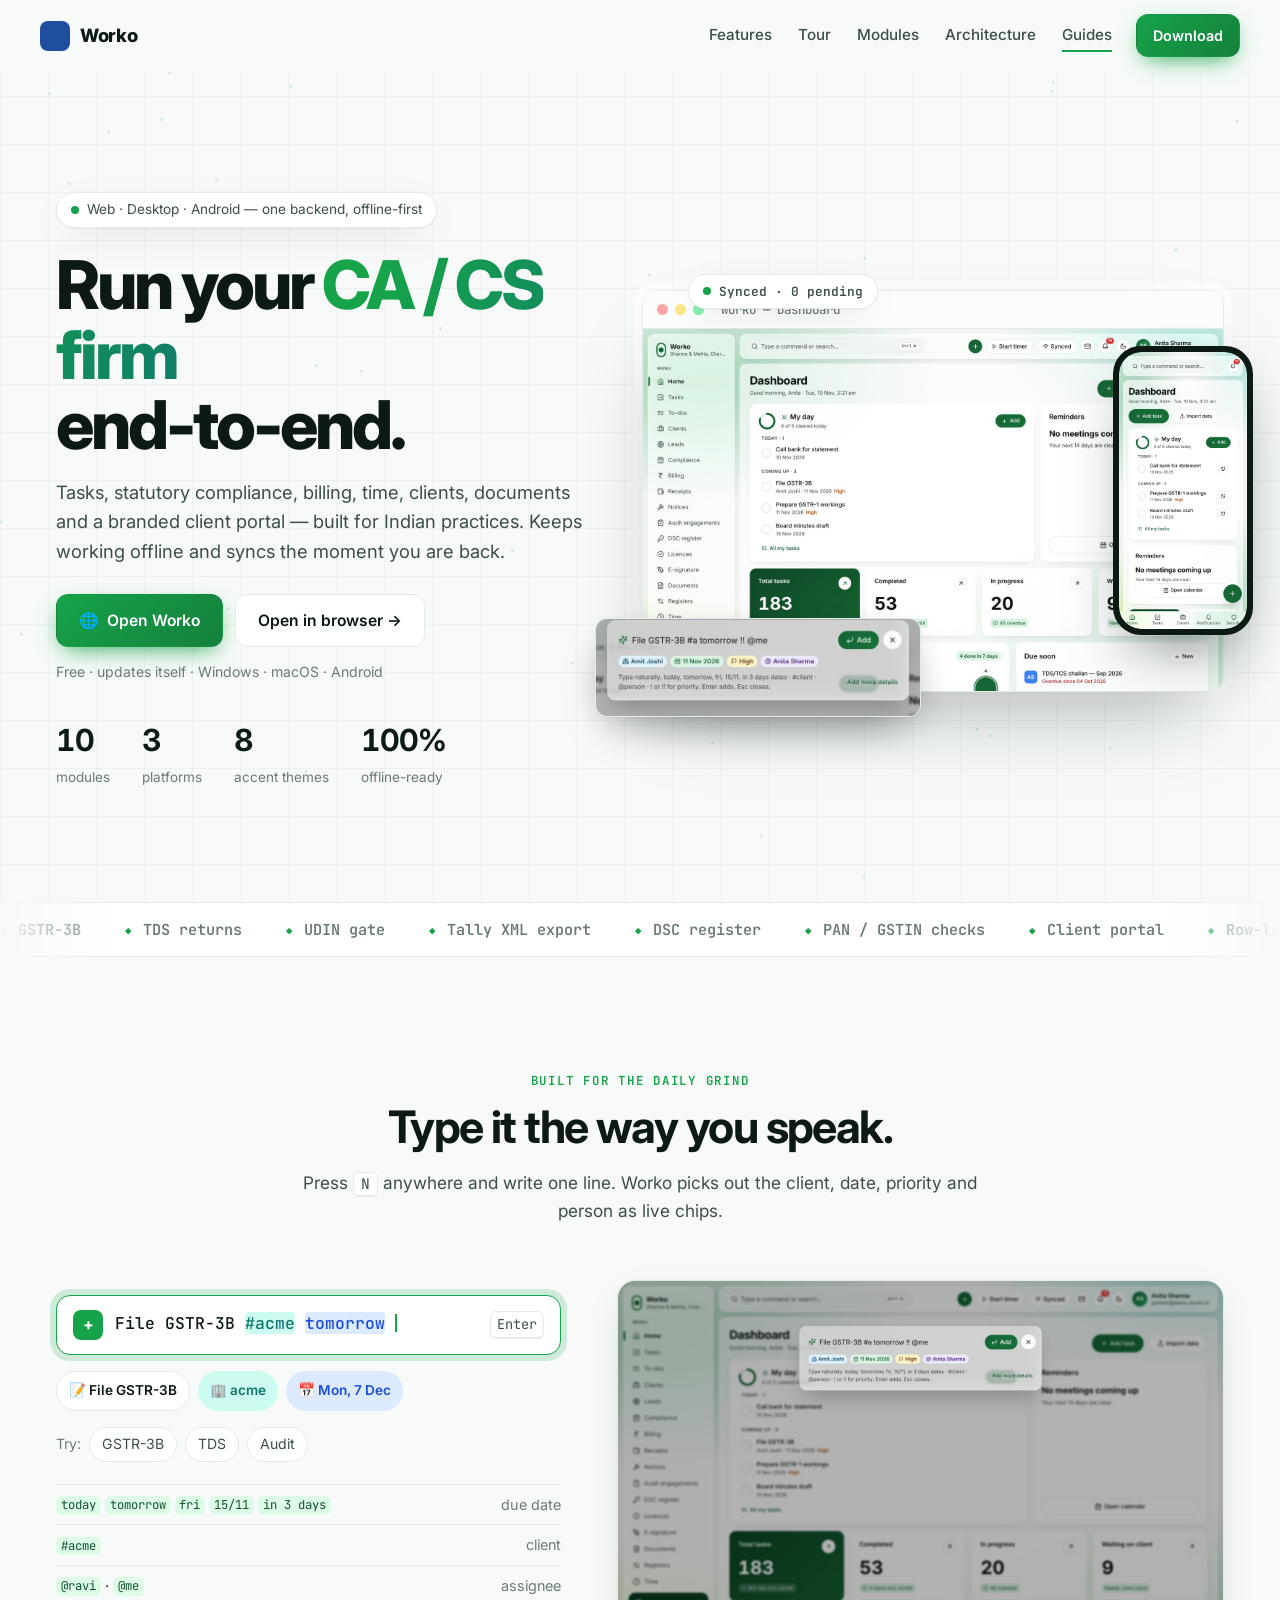
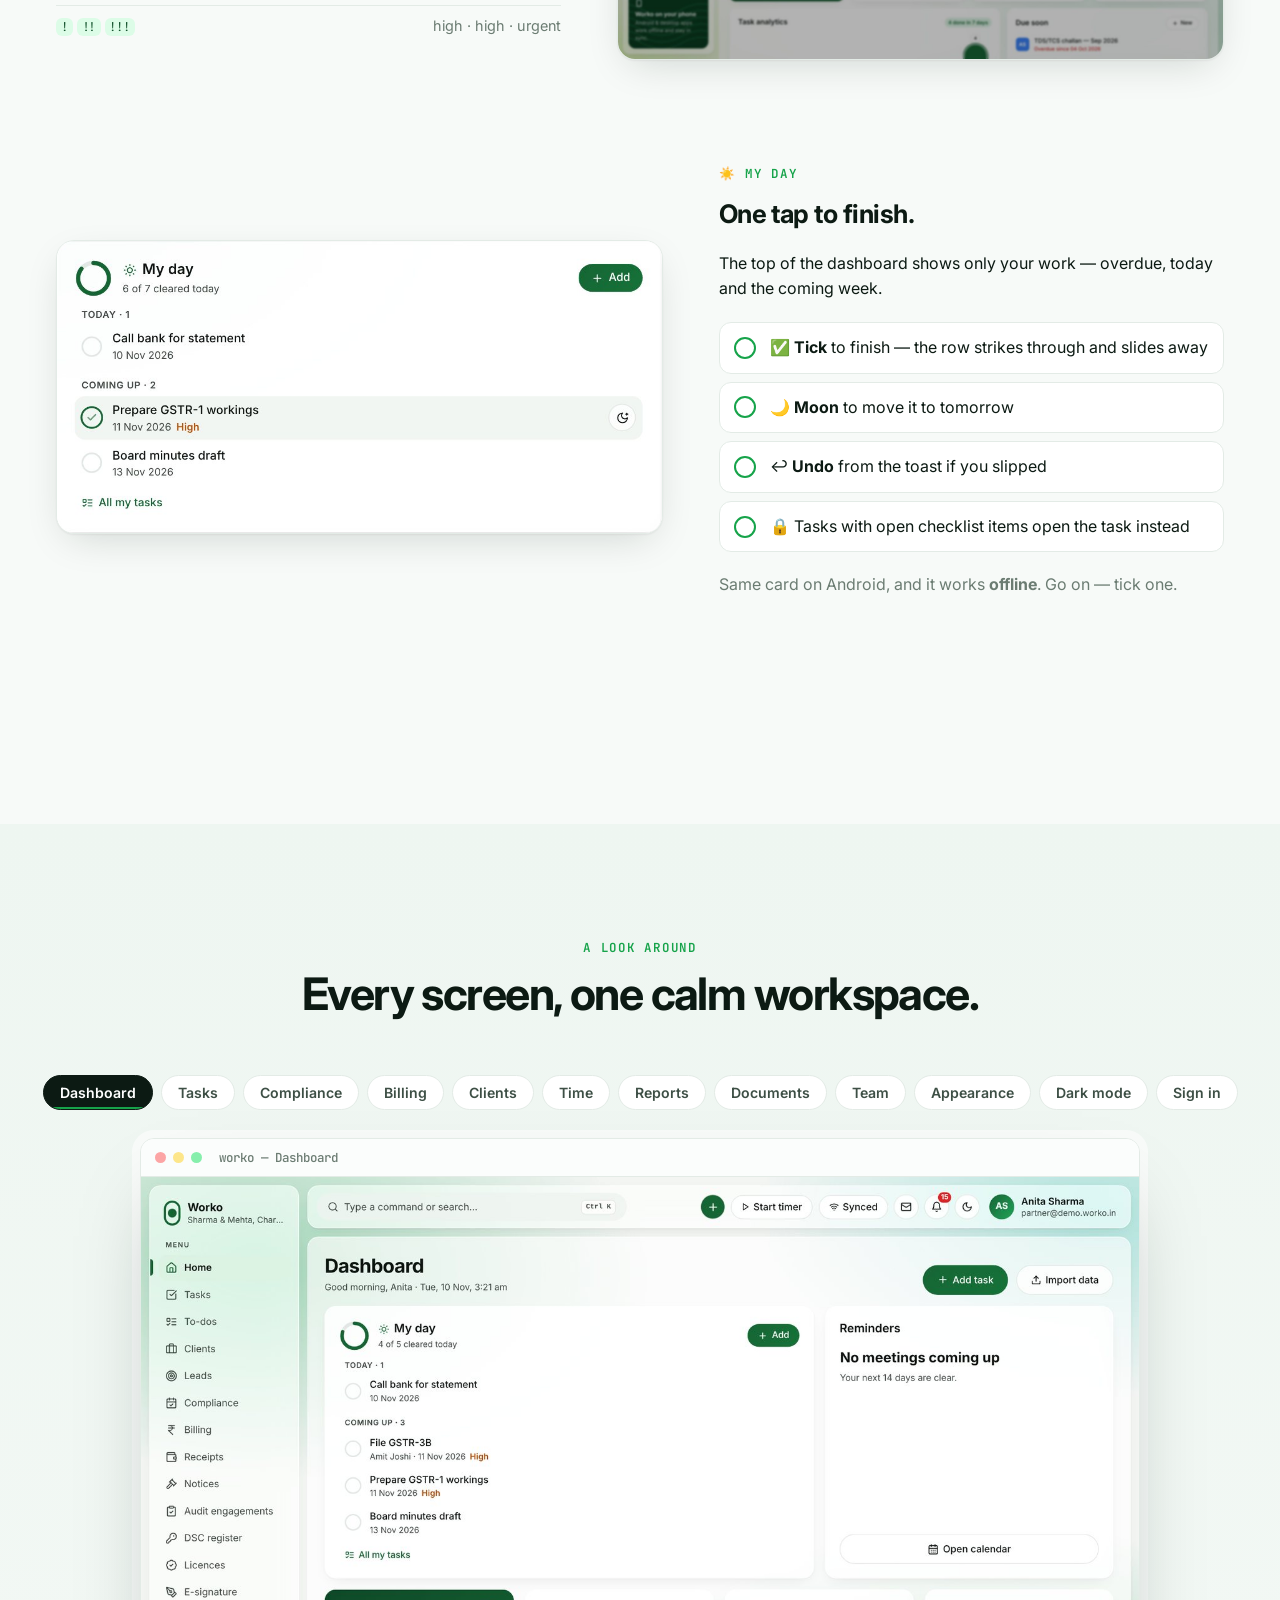
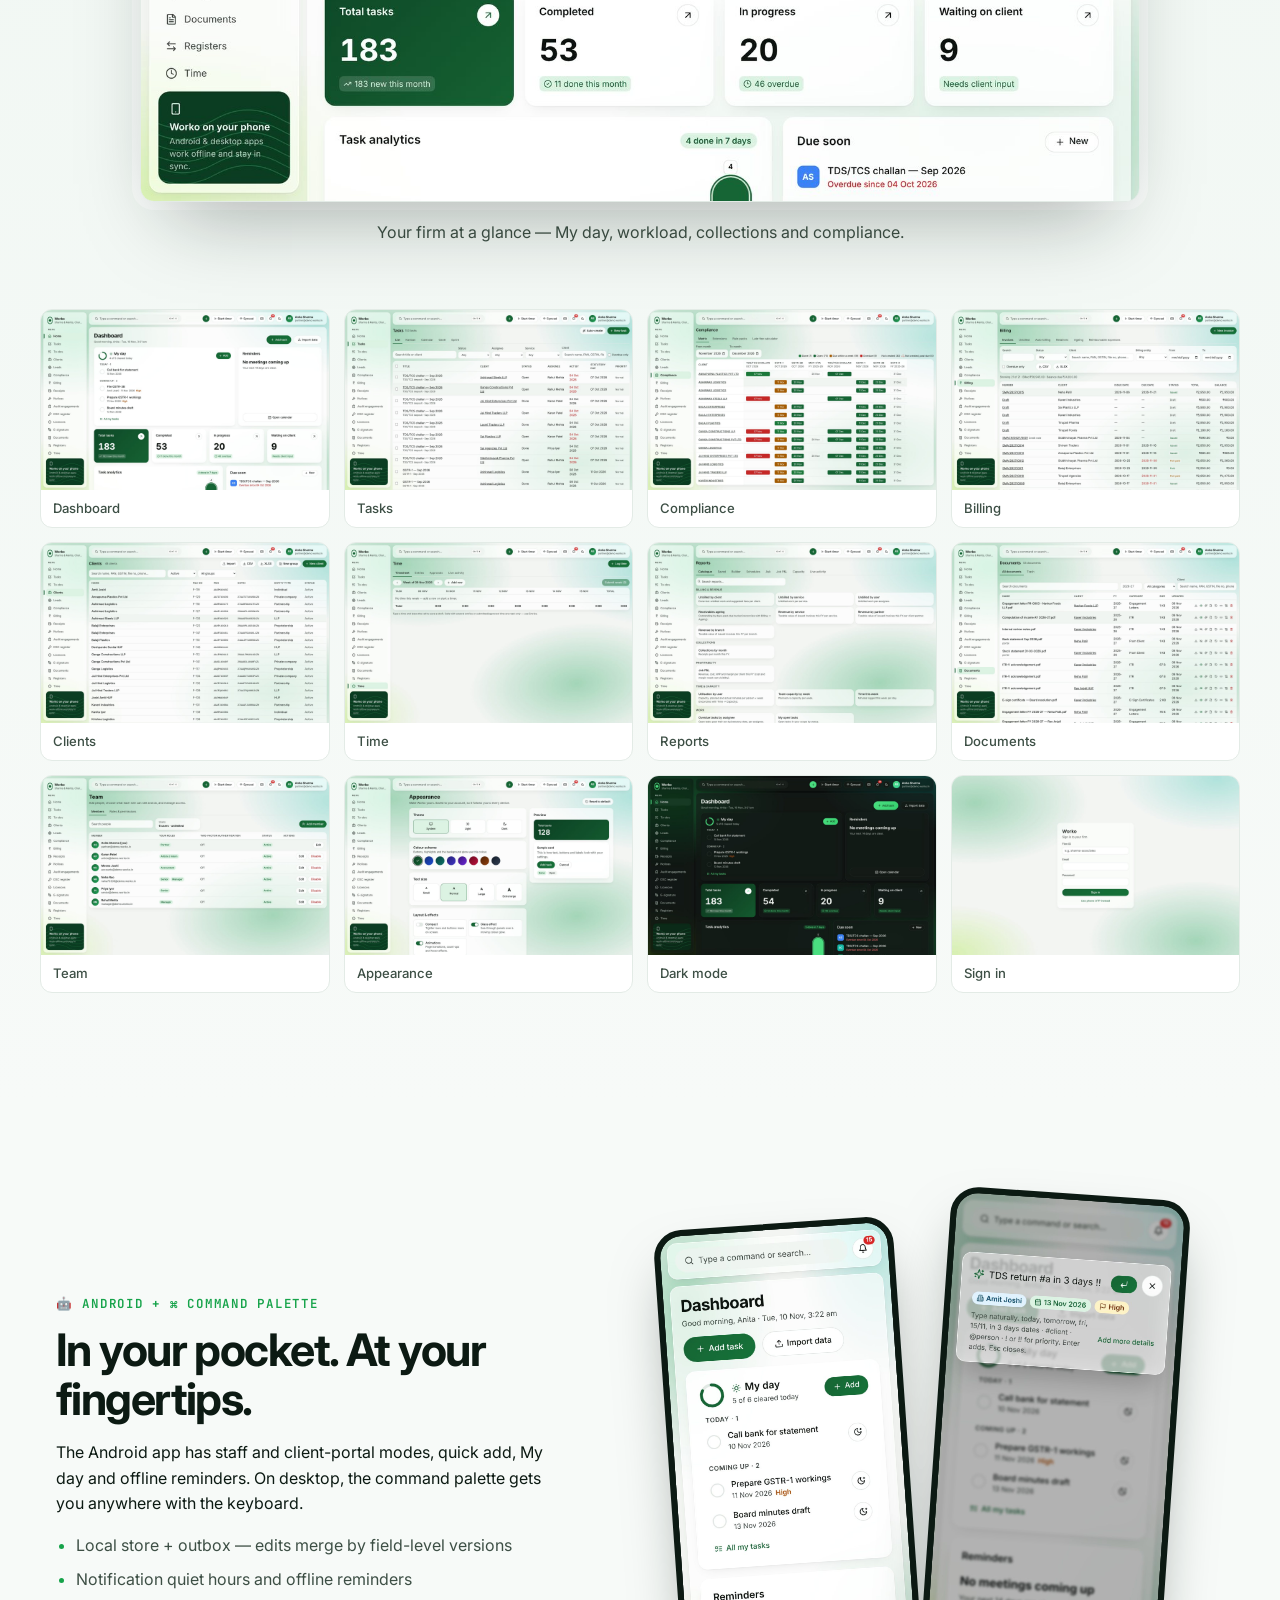
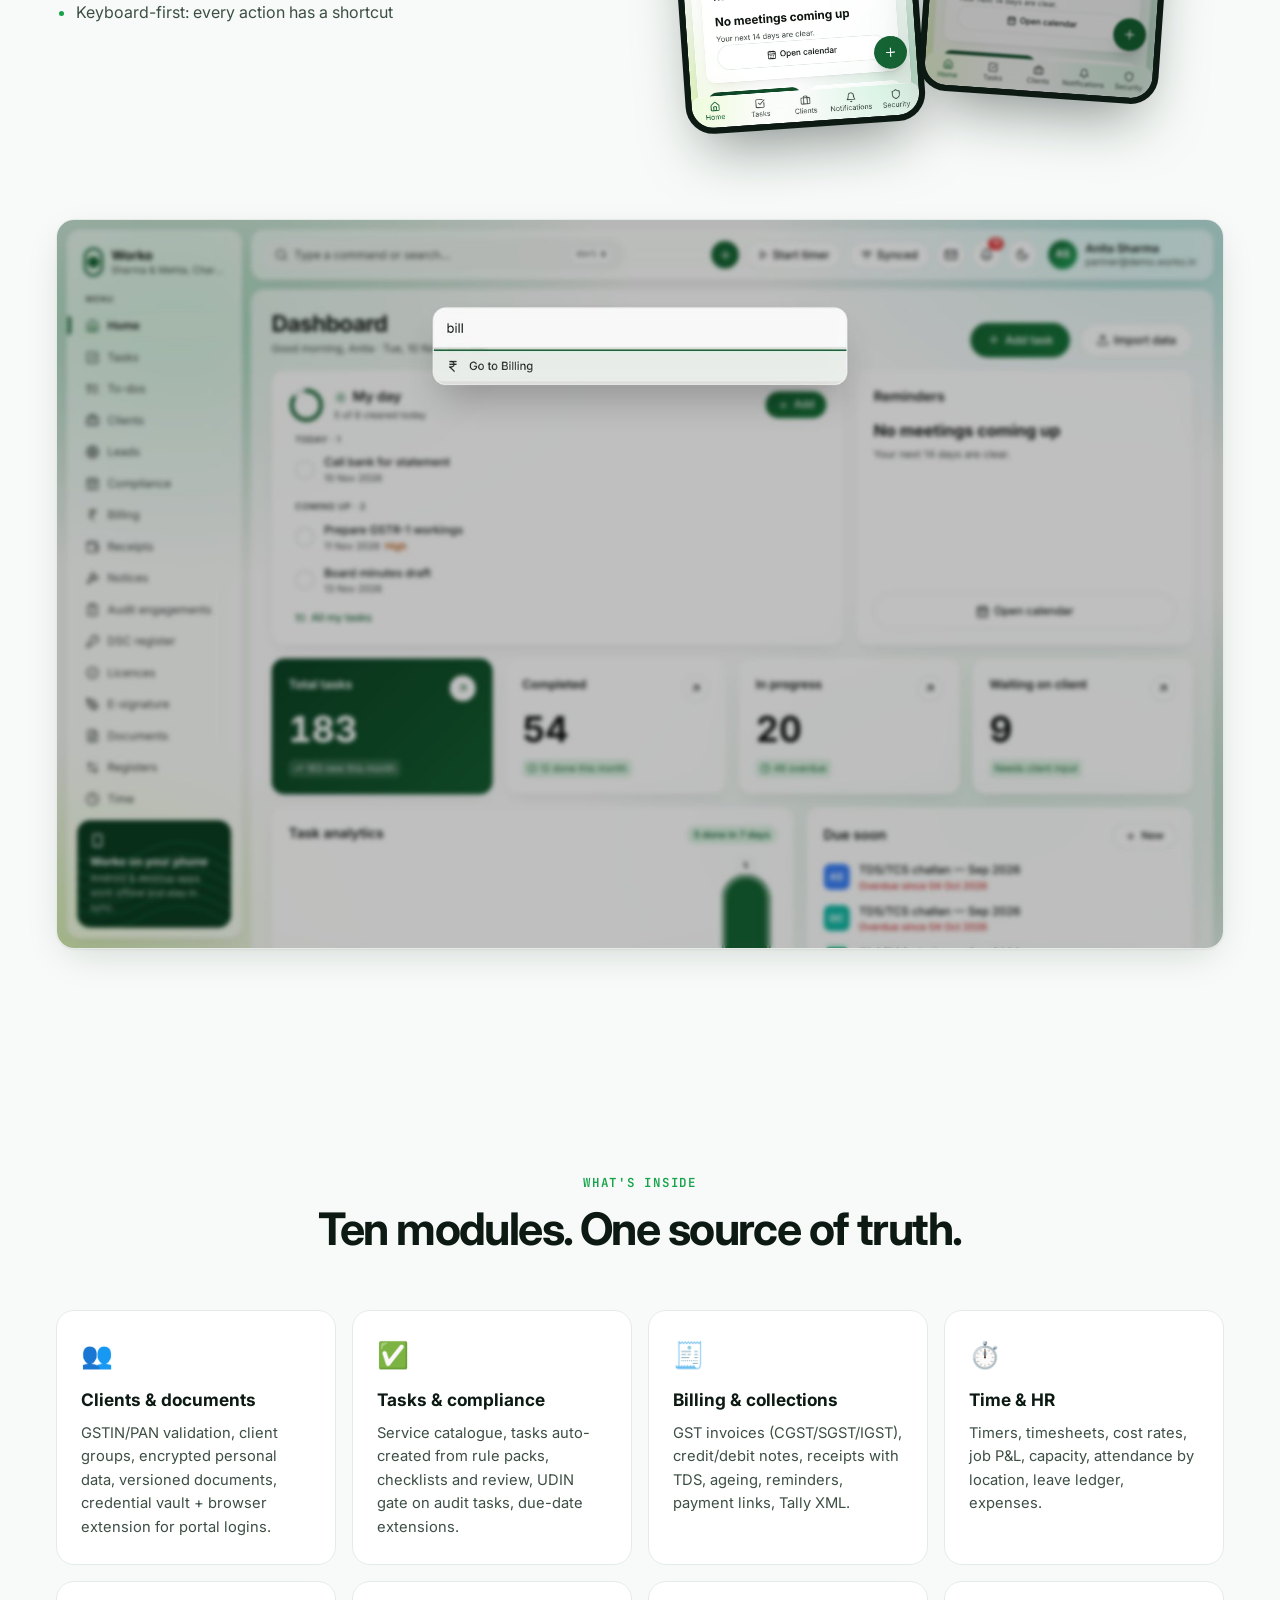
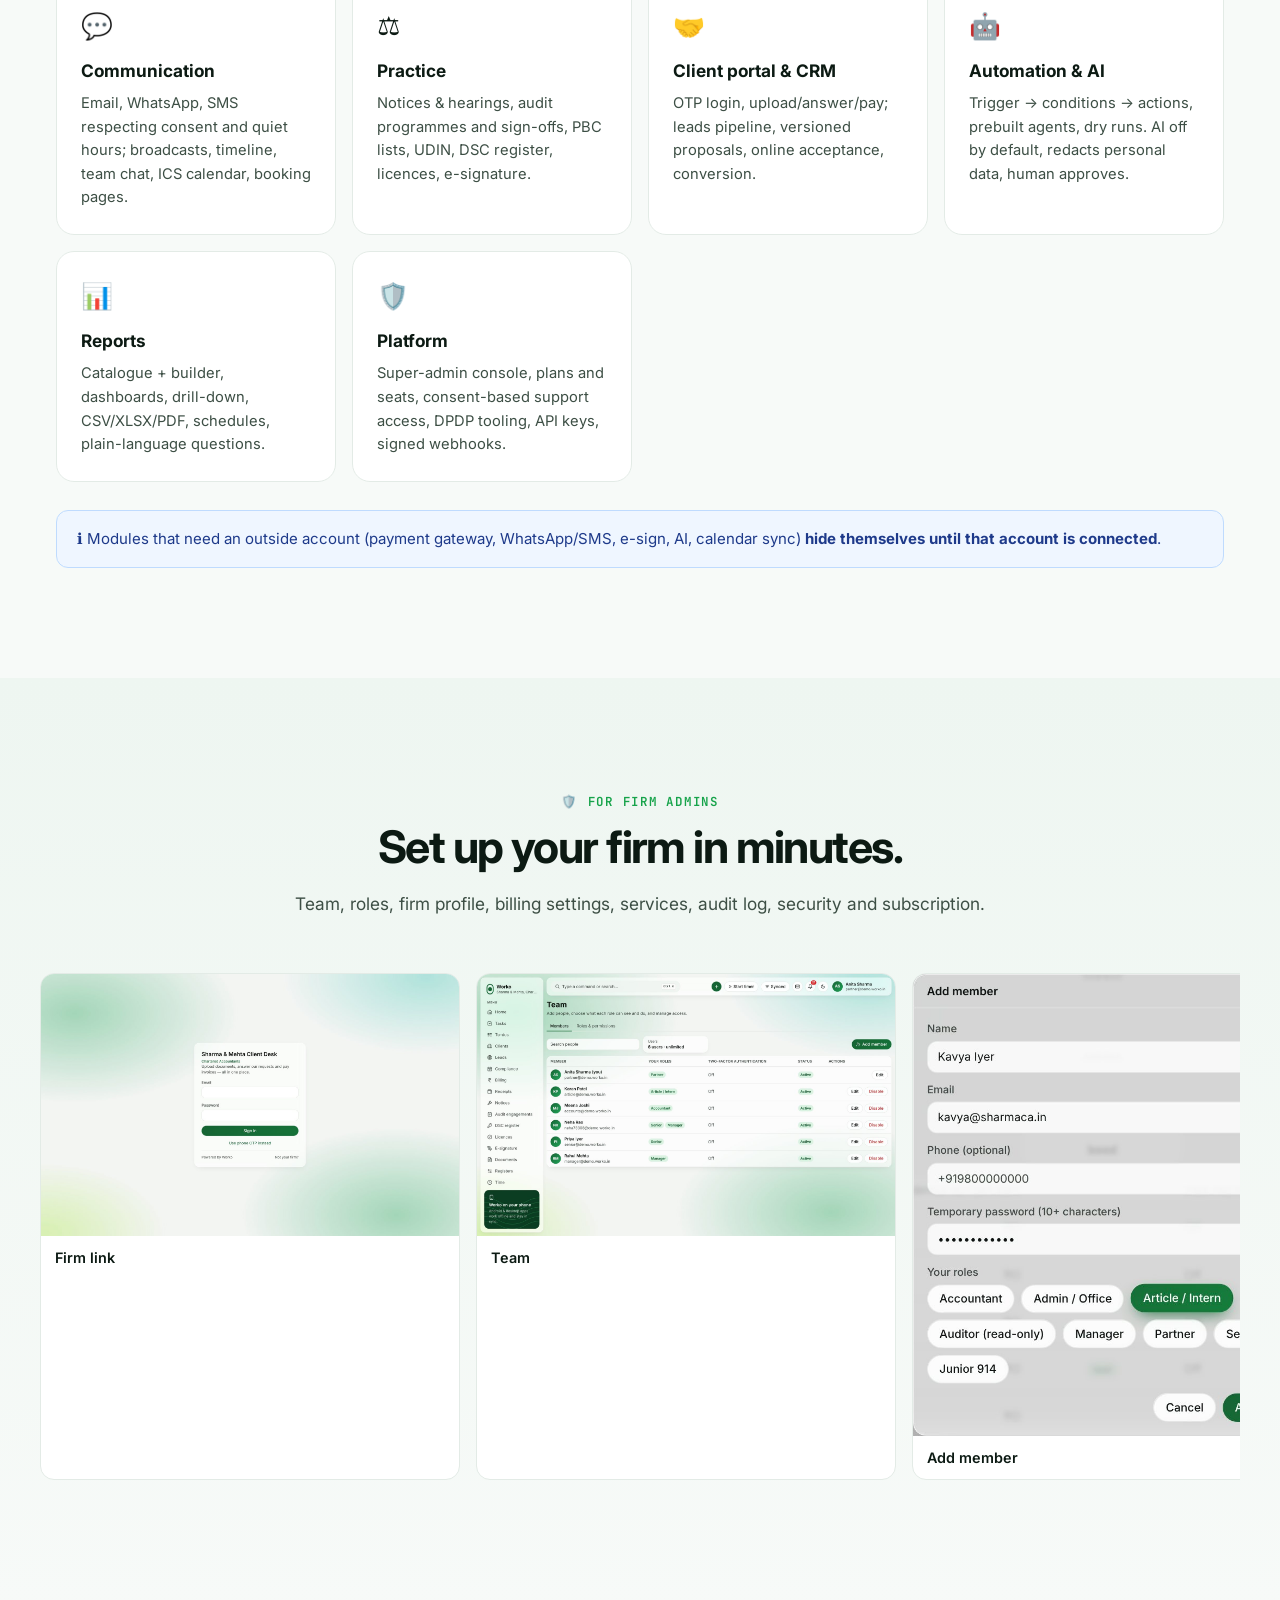
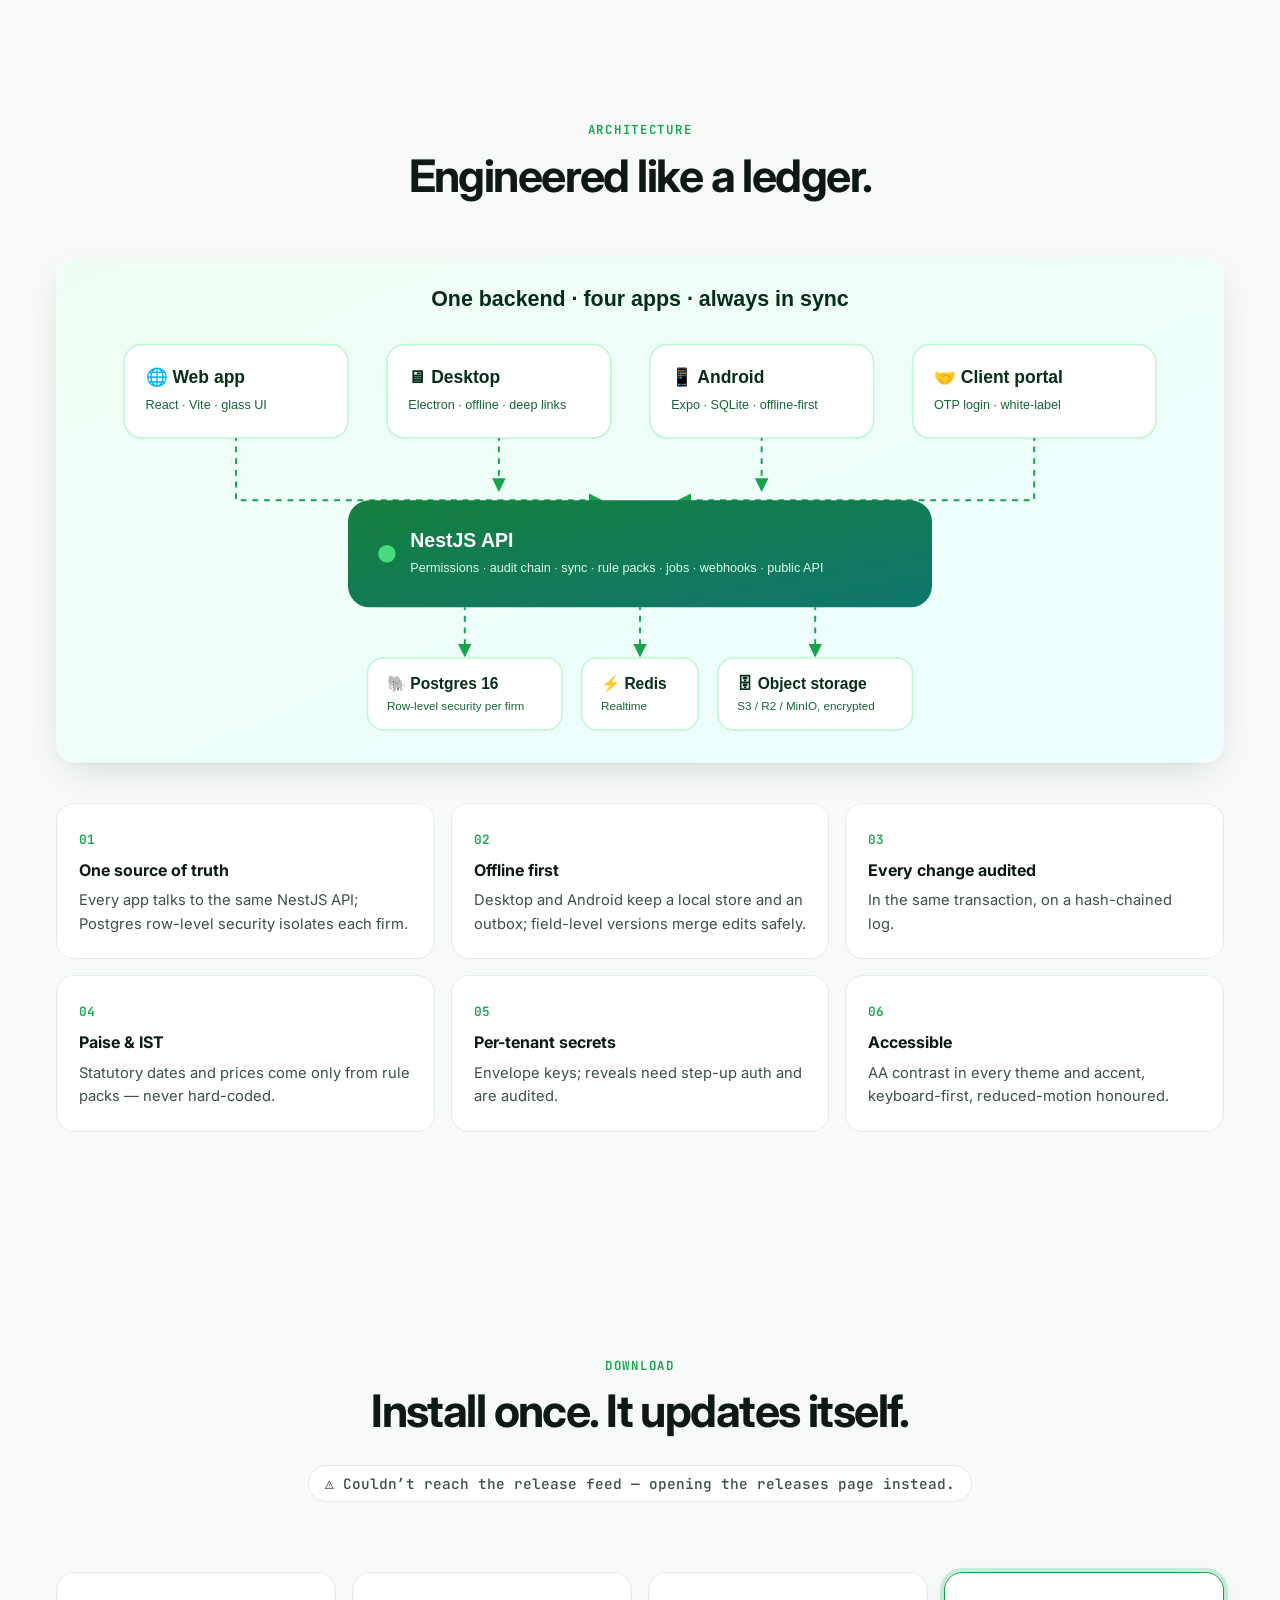
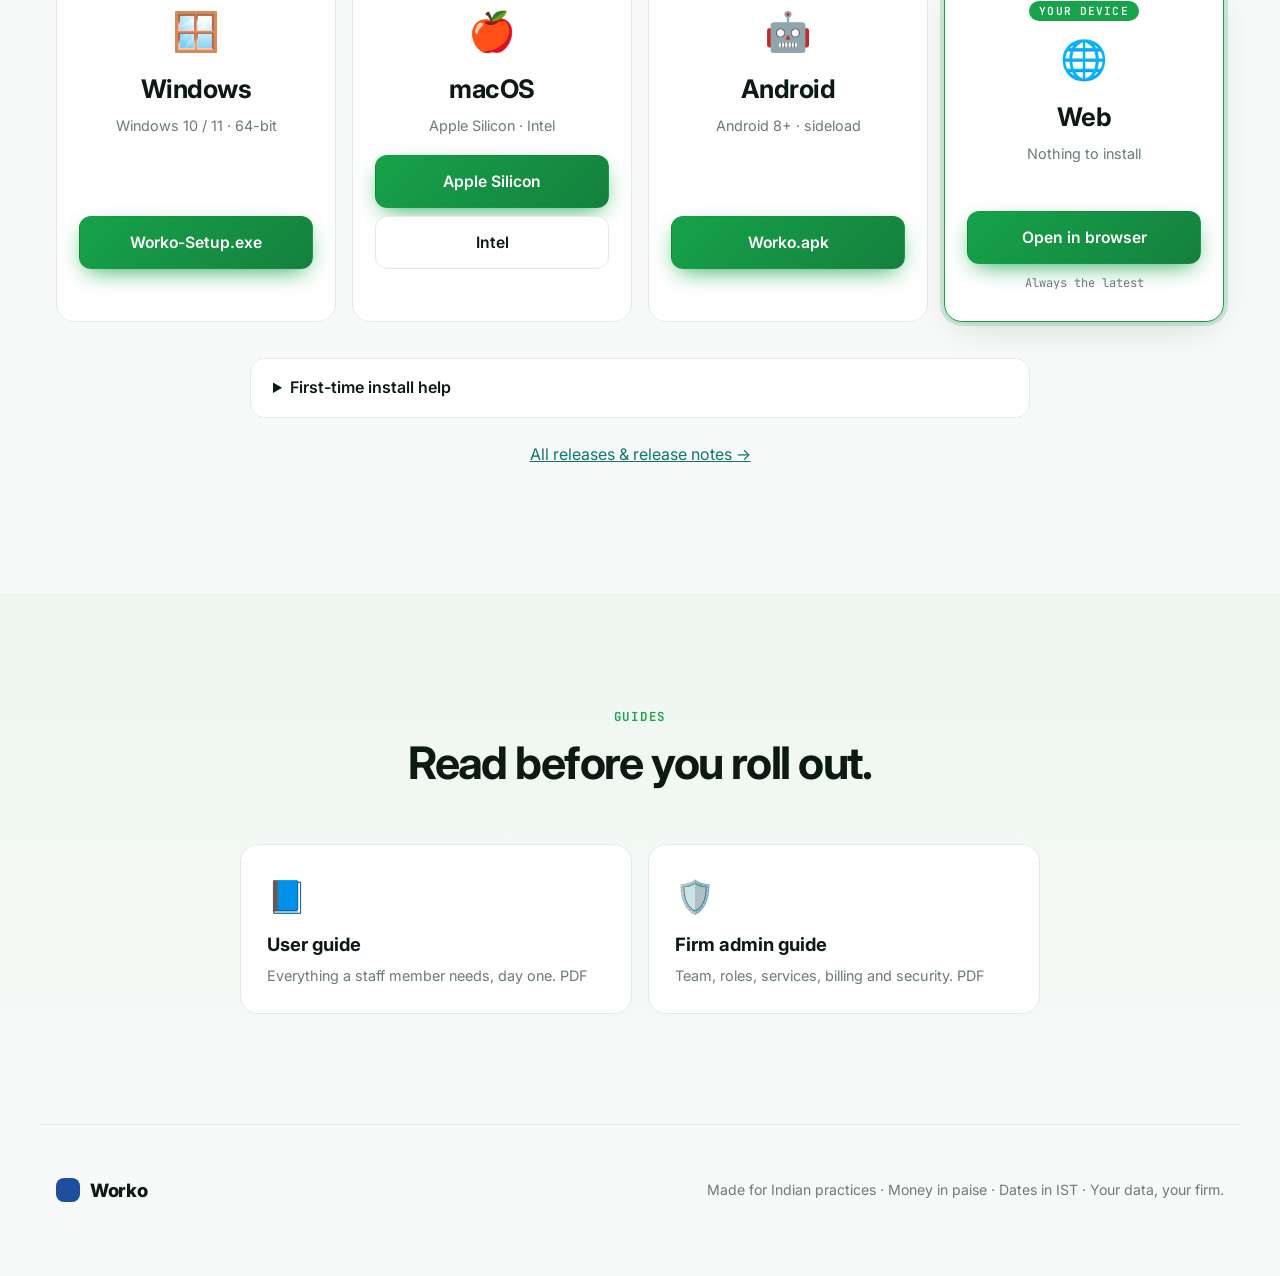
==== index.html @ e6450700 "Add Worko website with live release downloads and release mirror workflow Co-Authored-By: Claude Opu" ====
<!doctype html>
<html lang="en">
<head>
<meta charset="utf-8">
<meta name="viewport" content="width=device-width, initial-scale=1">
<title>Worko — Practice management for CA / CS firms</title>
<meta name="description" content="Worko runs a CA / CS firm end-to-end — tasks, compliance, billing, time, clients, documents and a client portal — on web, desktop and Android. Offline-first.">
<link rel="icon" href="assets/img/icon.png">
<meta property="og:title" content="Worko — Practice management for CA / CS firms">
<meta property="og:image" content="assets/img/screens/02-dashboard.jpg">
<link rel="preconnect" href="https://fonts.googleapis.com">
<link rel="preconnect" href="https://fonts.gstatic.com" crossorigin>
<link href="https://fonts.googleapis.com/css2?family=Inter:wght@400;500;600;700;800&family=JetBrains+Mono:wght@400;600&display=swap" rel="stylesheet">
<link rel="stylesheet" href="assets/css/style.css">
</head>
<body>
<div class="scroll-progress" aria-hidden="true"></div>
<canvas id="grid-bg" aria-hidden="true"></canvas>

<header class="nav">
  <a class="brand" href="#top"><img src="assets/img/icon.png" alt="" width="30" height="30"><span>Worko</span></a>
  <nav class="nav-links" id="navLinks">
    <a href="#features">Features</a>
    <a href="#tour">Tour</a>
    <a href="#modules">Modules</a>
    <a href="#architecture">Architecture</a>
    <a href="#docs">Guides</a>
  </nav>
  <a class="btn btn-primary btn-sm" href="#download">Download</a>
  <button class="nav-toggle" aria-label="Menu" aria-expanded="false" aria-controls="navLinks"><span></span><span></span></button>
</header>

<main id="top">
<!-- HERO -->
<section class="hero">
  <div class="hero-copy">
    <span class="pill reveal"><span class="dot"></span> Web · Desktop · Android — one backend, offline-first</span>
    <h1 class="reveal">Run your <span class="grad">CA / CS firm</span><br>end-to-end.</h1>
    <p class="lead reveal">Tasks, statutory compliance, billing, time, clients, documents and a branded client portal — built for Indian practices. Keeps working offline and syncs the moment you are back.</p>
    <div class="hero-cta reveal">
      <a class="btn btn-primary" id="heroDownload" href="#download"><span class="os-icon"></span><span class="label">Download Worko</span></a>
      <a class="btn btn-ghost" href="https://worko-office.vercel.app" target="_blank" rel="noopener">Open in browser →</a>
    </div>
    <p class="hero-meta reveal" id="heroMeta">Free · updates itself · Windows · macOS · Android</p>
    <ul class="stats reveal">
      <li><b data-count="10">0</b><span>modules</span></li>
      <li><b data-count="3">0</b><span>platforms</span></li>
      <li><b data-count="8">0</b><span>accent themes</span></li>
      <li><b data-count="100" data-suffix="%">0</b><span>offline-ready</span></li>
    </ul>
  </div>
  <div class="hero-visual" data-tilt>
    <div class="window">
      <div class="window-bar"><i></i><i></i><i></i><span>worko — Dashboard</span></div>
      <img src="assets/img/screens/02-dashboard.jpg" alt="Worko dashboard" width="1600" height="1000">
      <div class="scanline" aria-hidden="true"></div>
    </div>
    <img class="float-card fc-1" src="assets/img/screens/03b-quick-add-dialog.jpg" alt="Quick add" width="688" height="205">
    <div class="phone fc-2"><img src="assets/img/screens/16-phone-home.jpg" alt="Android home" width="780" height="1688"></div>
    <div class="chip-float fc-3"><span class="c-dot"></span>Synced · 0 pending</div>
  </div>
</section>

<!-- MARQUEE -->
<div class="marquee" aria-hidden="true"><div class="track">
  <span>GSTR-3B</span><span>TDS returns</span><span>UDIN gate</span><span>Tally XML export</span><span>DSC register</span><span>PAN / GSTIN checks</span><span>Client portal</span><span>Row-level security</span><span>Hash-chained audit</span><span>DPDP tooling</span><span>Money in paise</span><span>Dates in IST</span>
  <span>GSTR-3B</span><span>TDS returns</span><span>UDIN gate</span><span>Tally XML export</span><span>DSC register</span><span>PAN / GSTIN checks</span><span>Client portal</span><span>Row-level security</span><span>Hash-chained audit</span><span>DPDP tooling</span><span>Money in paise</span><span>Dates in IST</span>
</div></div>

<!-- QUICK ADD DEMO -->
<section id="features" class="section">
  <div class="section-head reveal">
    <span class="eyebrow">Built for the daily grind</span>
    <h2>Type it the way you speak.</h2>
    <p>Press <kbd>N</kbd> anywhere and write one line. Worko picks out the client, date, priority and person as live chips.</p>
  </div>
  <div class="split">
    <div class="qa-demo reveal">
      <div class="qa-box">
        <span class="qa-plus">+</span>
        <div class="qa-input" id="qaInput" contenteditable="true" spellcheck="false" aria-label="Try quick add"></div>
        <kbd>Enter</kbd>
      </div>
      <div class="qa-chips" id="qaChips"></div>
      <div class="qa-try">
        <span>Try:</span>
        <button data-qa="File GSTR-3B #acme tomorrow !! @ravi">GSTR-3B</button>
        <button data-qa="TDS return #globex fri !!! @me">TDS</button>
        <button data-qa="Audit sign-off #initech in 3 days ! @priya">Audit</button>
      </div>
      <table class="legend">
        <tr><td><code>today</code> <code>tomorrow</code> <code>fri</code> <code>15/11</code> <code>in 3 days</code></td><td>due date</td></tr>
        <tr><td><code>#acme</code></td><td>client</td></tr>
        <tr><td><code>@ravi</code> · <code>@me</code></td><td>assignee</td></tr>
        <tr><td><code>!</code> <code>!!</code> <code>!!!</code></td><td>high · high · urgent</td></tr>
      </table>
    </div>
    <figure class="shot reveal" data-tilt><img src="assets/img/screens/03-quick-add.jpg" alt="Quick add with live chips" loading="lazy" width="1600" height="1000"></figure>
  </div>

  <div class="split reverse">
    <div class="reveal">
      <span class="eyebrow">☀️ My day</span>
      <h3>One tap to finish.</h3>
      <p>The top of the dashboard shows only your work — overdue, today and the coming week.</p>
      <ul class="ticks" id="myDay">
        <li><button class="tick" aria-label="Done"></button><span>✅ <b>Tick</b> to finish — the row strikes through and slides away</span></li>
        <li><button class="tick" aria-label="Done"></button><span>🌙 <b>Moon</b> to move it to tomorrow</span></li>
        <li><button class="tick" aria-label="Done"></button><span>↩️ <b>Undo</b> from the toast if you slipped</span></li>
        <li><button class="tick" aria-label="Done"></button><span>🔒 Tasks with open checklist items open the task instead</span></li>
      </ul>
      <p class="muted">Same card on Android, and it works <b>offline</b>. Go on — tick one.</p>
    </div>
    <figure class="shot reveal" data-tilt><img src="assets/img/screens/04-my-day.jpg" alt="My day card" loading="lazy" width="1061" height="513"></figure>
  </div>
</section>

<!-- TOUR -->
<section id="tour" class="section tint">
  <div class="section-head reveal">
    <span class="eyebrow">A look around</span>
    <h2>Every screen, one calm workspace.</h2>
  </div>
  <div class="tabs reveal" role="tablist" id="tourTabs"></div>
  <div class="tour-stage reveal">
    <div class="window big">
      <div class="window-bar"><i></i><i></i><i></i><span id="tourTitle">worko</span></div>
      <div class="tour-img-wrap"><img id="tourImg" src="assets/img/screens/02-dashboard.jpg" alt="" width="1600" height="1000"></div>
    </div>
    <p class="tour-caption" id="tourCaption"></p>
  </div>

  <div class="gallery" id="gallery"></div>
</section>

<!-- MOBILE -->
<section class="section mobile-sec">
  <div class="split">
    <div class="reveal">
      <span class="eyebrow">🤖 Android + ⌘ Command palette</span>
      <h2>In your pocket. At your fingertips.</h2>
      <p>The Android app has staff and client-portal modes, quick add, My day and offline reminders. On desktop, the command palette gets you anywhere with the keyboard.</p>
      <ul class="feat-list">
        <li>Local store + outbox — edits merge by field-level versions</li>
        <li>Notification quiet hours and offline reminders</li>
        <li>Keyboard-first: every action has a shortcut</li>
      </ul>
    </div>
    <div class="phones reveal">
      <div class="phone p1"><img src="assets/img/screens/16-phone-home.jpg" alt="Phone home" loading="lazy" width="780" height="1688"></div>
      <div class="phone p2"><img src="assets/img/screens/17-phone-quick-add.jpg" alt="Phone quick add" loading="lazy" width="780" height="1688"></div>
    </div>
  </div>
  <figure class="shot wide reveal" data-tilt><img src="assets/img/screens/14-command-palette.jpg" alt="Command palette" loading="lazy" width="1600" height="1000"></figure>
</section>

<!-- MODULES -->
<section id="modules" class="section">
  <div class="section-head reveal">
    <span class="eyebrow">What's inside</span>
    <h2>Ten modules. One source of truth.</h2>
  </div>
  <div class="cards" id="modCards"></div>
  <div class="note reveal">ℹ️ Modules that need an outside account (payment gateway, WhatsApp/SMS, e-sign, AI, calendar sync) <b>hide themselves until that account is connected</b>.</div>
</section>

<!-- ADMIN -->
<section class="section tint">
  <div class="section-head reveal">
    <span class="eyebrow">🛡️ For firm admins</span>
    <h2>Set up your firm in minutes.</h2>
    <p>Team, roles, firm profile, billing settings, services, audit log, security and subscription.</p>
  </div>
  <div class="admin-strip" id="adminStrip"></div>
</section>

<!-- ARCHITECTURE -->
<section id="architecture" class="section">
  <div class="section-head reveal">
    <span class="eyebrow">Architecture</span>
    <h2>Engineered like a ledger.</h2>
  </div>
  <figure class="arch reveal"><img src="assets/img/architecture.svg" alt="Architecture diagram" loading="lazy"></figure>
  <div class="principles">
    <div class="pr reveal"><b>01</b><h4>One source of truth</h4><p>Every app talks to the same NestJS API; Postgres row-level security isolates each firm.</p></div>
    <div class="pr reveal"><b>02</b><h4>Offline first</h4><p>Desktop and Android keep a local store and an outbox; field-level versions merge edits safely.</p></div>
    <div class="pr reveal"><b>03</b><h4>Every change audited</h4><p>In the same transaction, on a hash-chained log.</p></div>
    <div class="pr reveal"><b>04</b><h4>Paise &amp; IST</h4><p>Statutory dates and prices come only from rule packs — never hard-coded.</p></div>
    <div class="pr reveal"><b>05</b><h4>Per-tenant secrets</h4><p>Envelope keys; reveals need step-up auth and are audited.</p></div>
    <div class="pr reveal"><b>06</b><h4>Accessible</h4><p>AA contrast in every theme and accent, keyboard-first, reduced-motion honoured.</p></div>
  </div>
</section>

<!-- DOWNLOAD -->
<section id="download" class="section dl-sec">
  <div class="section-head reveal">
    <span class="eyebrow">Download</span>
    <h2>Install once. It updates itself.</h2>
    <p id="relInfo" class="rel-info"><span class="spinner"></span> Fetching the latest release…</p>
  </div>
  <div class="dl-grid">
    <article class="dl reveal" data-os="windows">
      <div class="dl-ico">🪟</div><h3>Windows</h3><p>Windows 10 / 11 · 64-bit</p>
      <div class="dl-links"><a class="btn btn-primary" data-asset="win" href="#">Worko-Setup.exe</a></div>
      <small class="dl-size"></small>
    </article>
    <article class="dl reveal" data-os="mac">
      <div class="dl-ico">🍎</div><h3>macOS</h3><p>Apple Silicon · Intel</p>
      <div class="dl-links"><a class="btn btn-primary" data-asset="mac-arm" href="#">Apple Silicon</a><a class="btn btn-ghost" data-asset="mac-intel" href="#">Intel</a></div>
      <small class="dl-size"></small>
    </article>
    <article class="dl reveal" data-os="android">
      <div class="dl-ico">🤖</div><h3>Android</h3><p>Android 8+ · sideload</p>
      <div class="dl-links"><a class="btn btn-primary" data-asset="apk" href="#">Worko.apk</a></div>
      <small class="dl-size"></small>
    </article>
    <article class="dl reveal" data-os="web">
      <div class="dl-ico">🌐</div><h3>Web</h3><p>Nothing to install</p>
      <div class="dl-links"><a class="btn btn-primary" href="https://worko-office.vercel.app" target="_blank" rel="noopener">Open in browser</a></div>
      <small class="dl-size">Always the latest</small>
    </article>
  </div>
  <details class="help reveal">
    <summary>First-time install help</summary>
    <dl>
      <dt>Windows</dt><dd>Run the <code>.exe</code>. If SmartScreen appears: <b>More info → Run anyway</b> (the build is not code-signed yet).</dd>
      <dt>macOS</dt><dd>Open the <code>.dmg</code> for your Mac (<code>arm64</code> = Apple Silicon), drag <b>Worko</b> to Applications, then <b>right-click → Open</b> the first time.</dd>
      <dt>Android</dt><dd>Download the <code>.apk</code> on the phone, allow <b>Install unknown apps</b> for your browser, then tap the file.</dd>
    </dl>
  </details>
  <p class="all-rel reveal"><a id="allReleases" href="#" target="_blank" rel="noopener">All releases &amp; release notes →</a></p>
</section>

<!-- DOCS -->
<section id="docs" class="section tint">
  <div class="section-head reveal"><span class="eyebrow">Guides</span><h2>Read before you roll out.</h2></div>
  <div class="doc-cards">
    <a class="doc reveal" href="assets/Worko-User-Guide.pdf" target="_blank"><span>📘</span><h4>User guide</h4><p>Everything a staff member needs, day one. PDF</p></a>
    <a class="doc reveal" href="assets/Worko-Firm-Admin-Guide.pdf" target="_blank"><span>🛡️</span><h4>Firm admin guide</h4><p>Team, roles, services, billing and security. PDF</p></a>
  </div>
</section>
</main>

<footer class="foot">
  <div class="brand"><img src="assets/img/icon.png" alt="" width="24" height="24"><span>Worko</span></div>
  <p>Made for Indian practices · Money in paise · Dates in IST · Your data, your firm.</p>
</footer>

<div class="lightbox" id="lightbox" hidden><button aria-label="Close">×</button><img alt=""></div>
<script src="assets/js/main.js" defer></script>
</body>
</html>
---- assets/css/style.css ----
:root{
  --bg:#f7faf8; --surface:#ffffff; --ink:#0c1a13; --ink-2:#3d4f45; --muted:#6b7c72;
  --line:#e3ebe6; --accent:#16a34a; --accent-2:#0f766e; --accent-soft:#dcfce7;
  --glow:rgba(22,163,74,.18); --radius:18px;
  --shadow:0 1px 2px rgba(12,26,19,.05),0 12px 40px -12px rgba(12,26,19,.18);
  --font:"Inter",system-ui,-apple-system,"Segoe UI",sans-serif; --mono:"JetBrains Mono",ui-monospace,monospace;
}
*{box-sizing:border-box}
html{scroll-behavior:smooth;scroll-padding-top:80px}
body{margin:0;background:var(--bg);color:var(--ink);font:16px/1.6 var(--font);-webkit-font-smoothing:antialiased;overflow-x:hidden}
img{max-width:100%;height:auto;display:block}
a{color:var(--accent-2)}
code,kbd{font-family:var(--mono);font-size:.85em}
code{background:var(--accent-soft);color:#14532d;padding:.1em .4em;border-radius:6px}
kbd{border:1px solid var(--line);border-bottom-width:2px;background:#fff;padding:.1em .45em;border-radius:6px;color:var(--ink-2)}
#grid-bg{position:fixed;inset:0;width:100%;height:100%;z-index:-1;pointer-events:none}
.scroll-progress{position:fixed;top:0;left:0;height:3px;width:100%;transform-origin:0 50%;transform:scaleX(0);background:linear-gradient(90deg,var(--accent),var(--accent-2));z-index:100}

/* nav */
.nav{position:sticky;top:0;z-index:50;display:flex;align-items:center;gap:24px;padding:14px max(16px,calc((100% - 1200px)/2));background:rgba(247,250,248,.72);backdrop-filter:blur(14px) saturate(1.4);border-bottom:1px solid transparent;transition:border-color .3s}
.nav.scrolled{border-color:var(--line)}
.brand{display:flex;align-items:center;gap:10px;font-weight:800;font-size:1.15rem;color:var(--ink);text-decoration:none;letter-spacing:-.02em}
.brand img{border-radius:8px}
.nav-links{display:flex;gap:26px;margin-left:auto}
.nav-links a{color:var(--ink-2);text-decoration:none;font-weight:500;font-size:.95rem;position:relative}
.nav-links a::after{content:"";position:absolute;left:0;bottom:-4px;height:2px;width:100%;background:var(--accent);transform:scaleX(0);transition:transform .25s}
.nav-links a:hover::after,.nav-links a.active::after{transform:scaleX(1)}
.nav-toggle{display:none;background:none;border:0;width:36px;height:36px;cursor:pointer;flex-direction:column;justify-content:center;gap:6px}
.nav-toggle span{display:block;height:2px;background:var(--ink);border-radius:2px}

/* buttons */
.btn{display:inline-flex;align-items:center;gap:8px;padding:13px 22px;border-radius:12px;font-weight:600;text-decoration:none;border:1px solid transparent;transition:transform .2s,box-shadow .2s,background .2s;cursor:pointer;font-size:.98rem;position:relative;overflow:hidden}
.btn-sm{padding:9px 16px;font-size:.9rem}
.btn-primary{background:linear-gradient(135deg,var(--accent),#15803d);color:#fff;box-shadow:0 8px 24px -8px var(--accent)}
.btn-primary::before{content:"";position:absolute;inset:0;background:linear-gradient(110deg,transparent 30%,rgba(255,255,255,.35) 50%,transparent 70%);transform:translateX(-100%);transition:transform .6s}
.btn-primary:hover::before{transform:translateX(100%)}
.btn:hover{transform:translateY(-2px)}
.btn-ghost{background:var(--surface);color:var(--ink);border-color:var(--line)}
.btn-ghost:hover{border-color:var(--accent)}
.btn.disabled{opacity:.45;pointer-events:none}

/* hero */
.hero{display:grid;grid-template-columns:1fr 1.1fr;gap:56px;align-items:center;max-width:1200px;margin:0 auto;padding:72px 16px 64px;min-height:calc(100vh - 70px)}
.pill{display:inline-flex;align-items:center;gap:8px;padding:6px 14px;border-radius:99px;background:var(--surface);border:1px solid var(--line);font-size:.85rem;color:var(--ink-2);box-shadow:var(--shadow)}
.dot{width:8px;height:8px;border-radius:50%;background:var(--accent);box-shadow:0 0 0 0 var(--accent);animation:pulse 2s infinite}
@keyframes pulse{70%{box-shadow:0 0 0 8px transparent}100%{box-shadow:0 0 0 0 transparent}}
h1{font-size:clamp(2.4rem,5.4vw,4.2rem);line-height:1.04;letter-spacing:-.045em;margin:22px 0 18px;font-weight:800}
h2{font-size:clamp(1.8rem,3.6vw,2.8rem);letter-spacing:-.035em;line-height:1.1;margin:10px 0 14px}
h3{font-size:1.6rem;letter-spacing:-.02em;margin:8px 0}
.grad{background:linear-gradient(100deg,var(--accent) 10%,var(--accent-2) 60%,#22c55e);-webkit-background-clip:text;background-clip:text;color:transparent;background-size:200% auto;animation:shine 6s linear infinite}
@keyframes shine{to{background-position:200% center}}
.lead{font-size:1.15rem;color:var(--ink-2);max-width:540px}
.hero-cta{display:flex;flex-wrap:wrap;gap:12px;margin:28px 0 10px}
.hero-meta{color:var(--muted);font-size:.88rem}
.stats{display:flex;gap:32px;list-style:none;padding:0;margin:32px 0 0;flex-wrap:wrap}
.stats b{display:block;font-size:1.9rem;letter-spacing:-.03em;font-variant-numeric:tabular-nums}
.stats span{color:var(--muted);font-size:.85rem}
.hero-visual{position:relative;perspective:1200px}
.window{background:var(--surface);border-radius:14px;border:1px solid var(--line);box-shadow:0 40px 80px -30px rgba(12,26,19,.35),0 0 0 8px rgba(255,255,255,.6);overflow:hidden;position:relative;transition:transform .3s ease-out}
.window-bar{display:flex;align-items:center;gap:7px;padding:10px 14px;border-bottom:1px solid var(--line);background:#fbfdfc}
.window-bar i{width:11px;height:11px;border-radius:50%;background:#e5e7eb}
.window-bar i:nth-child(1){background:#fca5a5}.window-bar i:nth-child(2){background:#fde68a}.window-bar i:nth-child(3){background:#86efac}
.window-bar span{margin-left:10px;font:500 .78rem var(--mono);color:var(--muted)}
.scanline{position:absolute;left:0;right:0;height:120px;top:-120px;background:linear-gradient(180deg,transparent,rgba(22,163,74,.12),transparent);animation:scan 5s ease-in-out infinite}
@keyframes scan{to{top:110%}}
.float-card{position:absolute;width:56%;left:-8%;bottom:-6%;border-radius:12px;box-shadow:var(--shadow),0 20px 50px -20px rgba(12,26,19,.4);border:1px solid var(--line);animation:floaty 6s ease-in-out infinite}
.phone{border-radius:28px;border:6px solid #0c1a13;overflow:hidden;background:#0c1a13;box-shadow:0 30px 60px -20px rgba(12,26,19,.5)}
.phone img{border-radius:22px}
.fc-2{position:absolute;width:24%;right:-5%;top:14%;animation:floaty 7s ease-in-out -2s infinite}
.chip-float{position:absolute;top:-4%;left:8%;display:flex;align-items:center;gap:8px;background:var(--surface);border:1px solid var(--line);border-radius:99px;padding:8px 14px;font:600 .8rem var(--mono);color:var(--ink-2);box-shadow:var(--shadow);animation:floaty 5s ease-in-out -1s infinite}
.c-dot{width:8px;height:8px;border-radius:50%;background:var(--accent);animation:pulse 2s infinite}
@keyframes floaty{50%{transform:translateY(-12px)}}

/* marquee */
.marquee{overflow:hidden;border-block:1px solid var(--line);background:var(--surface);padding:16px 0;mask-image:linear-gradient(90deg,transparent,#000 10%,#000 90%,transparent)}
.track{display:flex;gap:44px;width:max-content;animation:marq 40s linear infinite}
.track span{font:600 .95rem var(--mono);color:var(--muted);white-space:nowrap}
.track span::before{content:"◆";color:var(--accent);margin-right:12px;font-size:.7em}
@keyframes marq{to{transform:translateX(-50%)}}

/* sections */
.section{max-width:1200px;margin:0 auto;padding:110px 16px}
.section.tint{max-width:none;background:linear-gradient(180deg,#eef6f1,#f7faf8);padding-inline:max(16px,calc((100% - 1200px)/2))}
.section-head{text-align:center;max-width:720px;margin:0 auto 56px}
.section-head p{color:var(--ink-2);font-size:1.08rem}
.eyebrow{font:600 .78rem var(--mono);text-transform:uppercase;letter-spacing:.14em;color:var(--accent)}
.split{display:grid;grid-template-columns:1fr 1.2fr;gap:56px;align-items:center;margin-bottom:100px}
.split.reverse{grid-template-columns:1.2fr 1fr}
.split.reverse>:first-child{order:2}
.shot{margin:0;border-radius:var(--radius);overflow:hidden;border:1px solid var(--line);box-shadow:var(--shadow);background:#fff;transition:transform .3s ease-out;cursor:zoom-in}
.shot.wide{margin-top:24px}
.muted{color:var(--muted)}

/* quick add demo */
.qa-box{display:flex;align-items:center;gap:12px;background:var(--surface);border:1.5px solid var(--accent);border-radius:14px;padding:14px 16px;box-shadow:0 0 0 6px var(--glow)}
.qa-plus{display:grid;place-items:center;width:30px;height:30px;border-radius:8px;background:var(--accent);color:#fff;font-weight:700;flex:none}
.qa-input{flex:1;font:500 1.02rem var(--mono);outline:none;min-height:1.6em;white-space:pre-wrap;word-break:break-word}
.qa-input .t-client{color:#0f766e;background:#ccfbf1;border-radius:4px}
.qa-input .t-date{color:#1d4ed8;background:#dbeafe;border-radius:4px}
.qa-input .t-pri{color:#b91c1c;background:#fee2e2;border-radius:4px}
.qa-input .t-user{color:#7c3aed;background:#ede9fe;border-radius:4px}
.qa-input.typing::after{content:"";display:inline-block;width:2px;height:1.1em;background:var(--accent);vertical-align:-3px;animation:blink 1s steps(1) infinite}
@keyframes blink{50%{opacity:0}}
.qa-chips{display:flex;flex-wrap:wrap;gap:8px;min-height:40px;margin:16px 0}
.chip{display:inline-flex;align-items:center;gap:6px;padding:6px 12px;border-radius:99px;font-size:.85rem;font-weight:600;animation:pop .35s cubic-bezier(.2,1.6,.4,1)}
.chip.client{background:#ccfbf1;color:#0f766e}.chip.date{background:#dbeafe;color:#1d4ed8}.chip.pri{background:#fee2e2;color:#b91c1c}.chip.user{background:#ede9fe;color:#7c3aed}.chip.title{background:#fff;border:1px solid var(--line);color:var(--ink)}
@keyframes pop{from{transform:scale(.6);opacity:0}}
.qa-try{display:flex;gap:8px;align-items:center;flex-wrap:wrap;font-size:.88rem;color:var(--muted)}
.qa-try button{border:1px solid var(--line);background:#fff;border-radius:99px;padding:5px 12px;cursor:pointer;font:inherit;color:var(--ink-2)}
.qa-try button:hover{border-color:var(--accent);color:var(--accent)}
.legend{width:100%;margin-top:22px;border-collapse:collapse;font-size:.9rem}
.legend td{padding:8px 0;border-top:1px solid var(--line)}
.legend td:last-child{text-align:right;color:var(--muted)}

/* my day */
.ticks{list-style:none;padding:0;margin:20px 0}
.ticks li{display:flex;align-items:center;gap:14px;padding:12px 14px;margin-bottom:8px;background:#fff;border:1px solid var(--line);border-radius:12px;transition:all .45s ease;max-height:80px}
.ticks li.done{opacity:0;transform:translateX(40px);max-height:0;padding-block:0;margin:0;border-width:0}
.ticks li.done span{text-decoration:line-through}
.tick{width:22px;height:22px;flex:none;border-radius:50%;border:2px solid var(--accent);background:#fff;cursor:pointer;transition:background .2s}
.tick:hover{background:var(--accent-soft)}
.ticks li.striking .tick{background:var(--accent)}
.ticks li.striking span{text-decoration:line-through;color:var(--muted)}

/* tour */
.tabs{display:flex;flex-wrap:wrap;justify-content:center;gap:8px;margin-bottom:28px}
.tab{border:1px solid var(--line);background:#fff;border-radius:99px;padding:8px 16px;font:600 .88rem var(--font);color:var(--ink-2);cursor:pointer;transition:all .2s;position:relative;overflow:hidden}
.tab[aria-selected=true]{background:var(--ink);color:#fff;border-color:var(--ink)}
.tab .bar{position:absolute;left:0;bottom:0;height:2px;background:var(--accent);width:0}
.tab[aria-selected=true] .bar{animation:fill var(--dur,6s) linear forwards}
@keyframes fill{to{width:100%}}
.tour-stage{max-width:1000px;margin:0 auto}
.tour-img-wrap{position:relative;aspect-ratio:16/10;overflow:hidden}
.tour-img-wrap img{position:absolute;inset:0;width:100%;height:100%;object-fit:cover;object-position:top;transition:opacity .5s,transform .7s}
.tour-img-wrap img.out{opacity:0;transform:scale(1.03)}
.tour-caption{text-align:center;color:var(--ink-2);margin-top:18px;min-height:1.6em}
.gallery{display:grid;grid-template-columns:repeat(4,1fr);gap:14px;margin-top:64px}
.gallery figure{margin:0;border-radius:12px;overflow:hidden;border:1px solid var(--line);background:#fff;cursor:zoom-in;transition:transform .3s,box-shadow .3s}
.gallery figure:hover{transform:translateY(-6px);box-shadow:var(--shadow)}
.gallery figcaption{padding:8px 12px;font-size:.82rem;color:var(--ink-2);font-weight:500}

/* mobile */
.phones{display:flex;justify-content:center;gap:24px}
.phones .phone{width:42%;max-width:240px}
.phones .p1{transform:rotate(-4deg) translateY(10px)}
.phones .p2{transform:rotate(4deg) translateY(-20px)}
.feat-list{padding-left:20px;color:var(--ink-2)}
.feat-list li{margin:8px 0}
.feat-list li::marker{color:var(--accent)}

/* cards */
.cards{display:grid;grid-template-columns:repeat(auto-fill,minmax(270px,1fr));gap:16px}
.card{position:relative;background:var(--surface);border:1px solid var(--line);border-radius:var(--radius);padding:24px;overflow:hidden;transition:transform .25s,border-color .25s}
.card::before{content:"";position:absolute;inset:0;background:radial-gradient(400px circle at var(--mx,50%) var(--my,50%),var(--glow),transparent 40%);opacity:0;transition:opacity .3s}
.card:hover{transform:translateY(-4px);border-color:#bbf7d0}
.card:hover::before{opacity:1}
.card>*{position:relative}
.card .ic{font-size:1.6rem}
.card h4{margin:10px 0 8px;font-size:1.08rem}
.card p{margin:0;color:var(--ink-2);font-size:.92rem}
.note{margin-top:28px;padding:16px 20px;border-radius:12px;background:#eff6ff;border:1px solid #bfdbfe;color:#1e3a8a;font-size:.94rem}

/* admin */
.admin-strip{display:flex;gap:16px;overflow-x:auto;scroll-snap-type:x mandatory;padding-bottom:16px;scrollbar-width:thin}
.admin-strip figure{flex:0 0 min(420px,80%);scroll-snap-align:start;margin:0;background:#fff;border:1px solid var(--line);border-radius:14px;overflow:hidden;cursor:zoom-in}
.admin-strip figcaption{padding:10px 14px;font-weight:600;font-size:.9rem}

/* architecture */
.arch{margin:0 0 40px;border-radius:var(--radius);overflow:hidden;box-shadow:var(--shadow)}
.principles{display:grid;grid-template-columns:repeat(3,1fr);gap:16px}
.pr{background:var(--surface);border:1px solid var(--line);border-radius:var(--radius);padding:22px}
.pr b{font:600 .8rem var(--mono);color:var(--accent)}
.pr h4{margin:6px 0}
.pr p{margin:0;color:var(--ink-2);font-size:.92rem}

/* download */
.rel-info{display:inline-flex;align-items:center;gap:10px;font:500 .9rem var(--mono)!important;background:#fff;border:1px solid var(--line);padding:8px 16px;border-radius:99px}
.spinner{width:14px;height:14px;border:2px solid var(--accent-soft);border-top-color:var(--accent);border-radius:50%;animation:spin .8s linear infinite}
@keyframes spin{to{transform:rotate(360deg)}}
.dl-grid{display:grid;grid-template-columns:repeat(4,1fr);gap:16px}
.dl{background:var(--surface);border:1px solid var(--line);border-radius:var(--radius);padding:28px 22px;text-align:center;display:flex;flex-direction:column;align-items:center;transition:transform .25s,box-shadow .25s}
.dl:hover{transform:translateY(-6px);box-shadow:var(--shadow)}
.dl.mine{border-color:var(--accent);box-shadow:0 0 0 4px var(--glow),var(--shadow)}
.dl.mine::before{content:"Your device";font:600 .7rem var(--mono);text-transform:uppercase;letter-spacing:.1em;color:#fff;background:var(--accent);padding:3px 10px;border-radius:99px;margin-bottom:8px}
.dl-ico{font-size:2.4rem}
.dl h3{margin:6px 0 0}
.dl p{color:var(--muted);margin:4px 0 18px;font-size:.9rem}
.dl-links{display:flex;flex-direction:column;gap:8px;width:100%;margin-top:auto}
.dl-links .btn{justify-content:center}
.dl-size{color:var(--muted);margin-top:10px;font-family:var(--mono);font-size:.75rem;min-height:1.2em}
.help{max-width:780px;margin:36px auto 0;background:#fff;border:1px solid var(--line);border-radius:14px;padding:16px 22px}
.help summary{cursor:pointer;font-weight:600}
.help dt{font-weight:700;margin-top:14px}
.help dd{margin:4px 0 0;color:var(--ink-2)}
.all-rel{text-align:center;margin-top:24px}

/* docs */
.doc-cards{display:grid;grid-template-columns:1fr 1fr;gap:16px;max-width:800px;margin:0 auto}
.doc{background:#fff;border:1px solid var(--line);border-radius:var(--radius);padding:26px;text-decoration:none;color:var(--ink);transition:transform .25s,border-color .25s}
.doc:hover{transform:translateY(-4px);border-color:var(--accent)}
.doc span{font-size:2rem}.doc h4{margin:8px 0 4px;font-size:1.15rem}.doc p{margin:0;color:var(--muted);font-size:.9rem}

.foot{max-width:1200px;margin:0 auto;padding:40px 16px 60px;display:flex;justify-content:space-between;align-items:center;flex-wrap:wrap;gap:12px;border-top:1px solid var(--line);color:var(--muted);font-size:.88rem}

/* lightbox */
.lightbox{position:fixed;inset:0;z-index:200;background:rgba(247,250,248,.9);backdrop-filter:blur(10px);display:grid;place-items:center;padding:24px;animation:fade .25s}
.lightbox[hidden]{display:none}
.lightbox img{max-height:90vh;width:auto;border-radius:14px;box-shadow:0 40px 100px -20px rgba(12,26,19,.5);animation:pop .35s ease-out}
.lightbox button{position:absolute;top:16px;right:20px;font-size:2rem;background:none;border:0;cursor:pointer;color:var(--ink)}
@keyframes fade{from{opacity:0}}

/* reveal */
.reveal{opacity:0;transform:translateY(28px);transition:opacity .8s cubic-bezier(.2,.7,.2,1),transform .8s cubic-bezier(.2,.7,.2,1)}
.reveal.in{opacity:1;transform:none}

@media (max-width:960px){
  .hero,.split,.split.reverse{grid-template-columns:1fr;gap:40px}
  .split.reverse>:first-child{order:0}
  .hero{min-height:auto;padding-top:40px}
  .gallery{grid-template-columns:repeat(2,1fr)}
  .dl-grid{grid-template-columns:repeat(2,1fr)}
  .principles{grid-template-columns:1fr 1fr}
  .nav-links{position:absolute;top:100%;left:0;right:0;flex-direction:column;gap:0;background:var(--surface);border-bottom:1px solid var(--line);padding:8px 16px;display:none}
  .nav-links.open{display:flex}
  .nav-links a{padding:12px 0}
  .nav-toggle{display:flex;order:3}
  .nav .btn-sm{margin-left:auto}
}
@media (max-width:560px){
  .dl-grid,.principles,.doc-cards{grid-template-columns:1fr}
  .section{padding-block:72px}
  .stats{gap:20px}
  .fc-2{width:28%;right:-2%}
  .float-card{left:0;width:70%}
}
@media (prefers-reduced-motion:reduce){
  *,*::before,*::after{animation:none!important;transition:none!important}
  .reveal{opacity:1;transform:none}
}
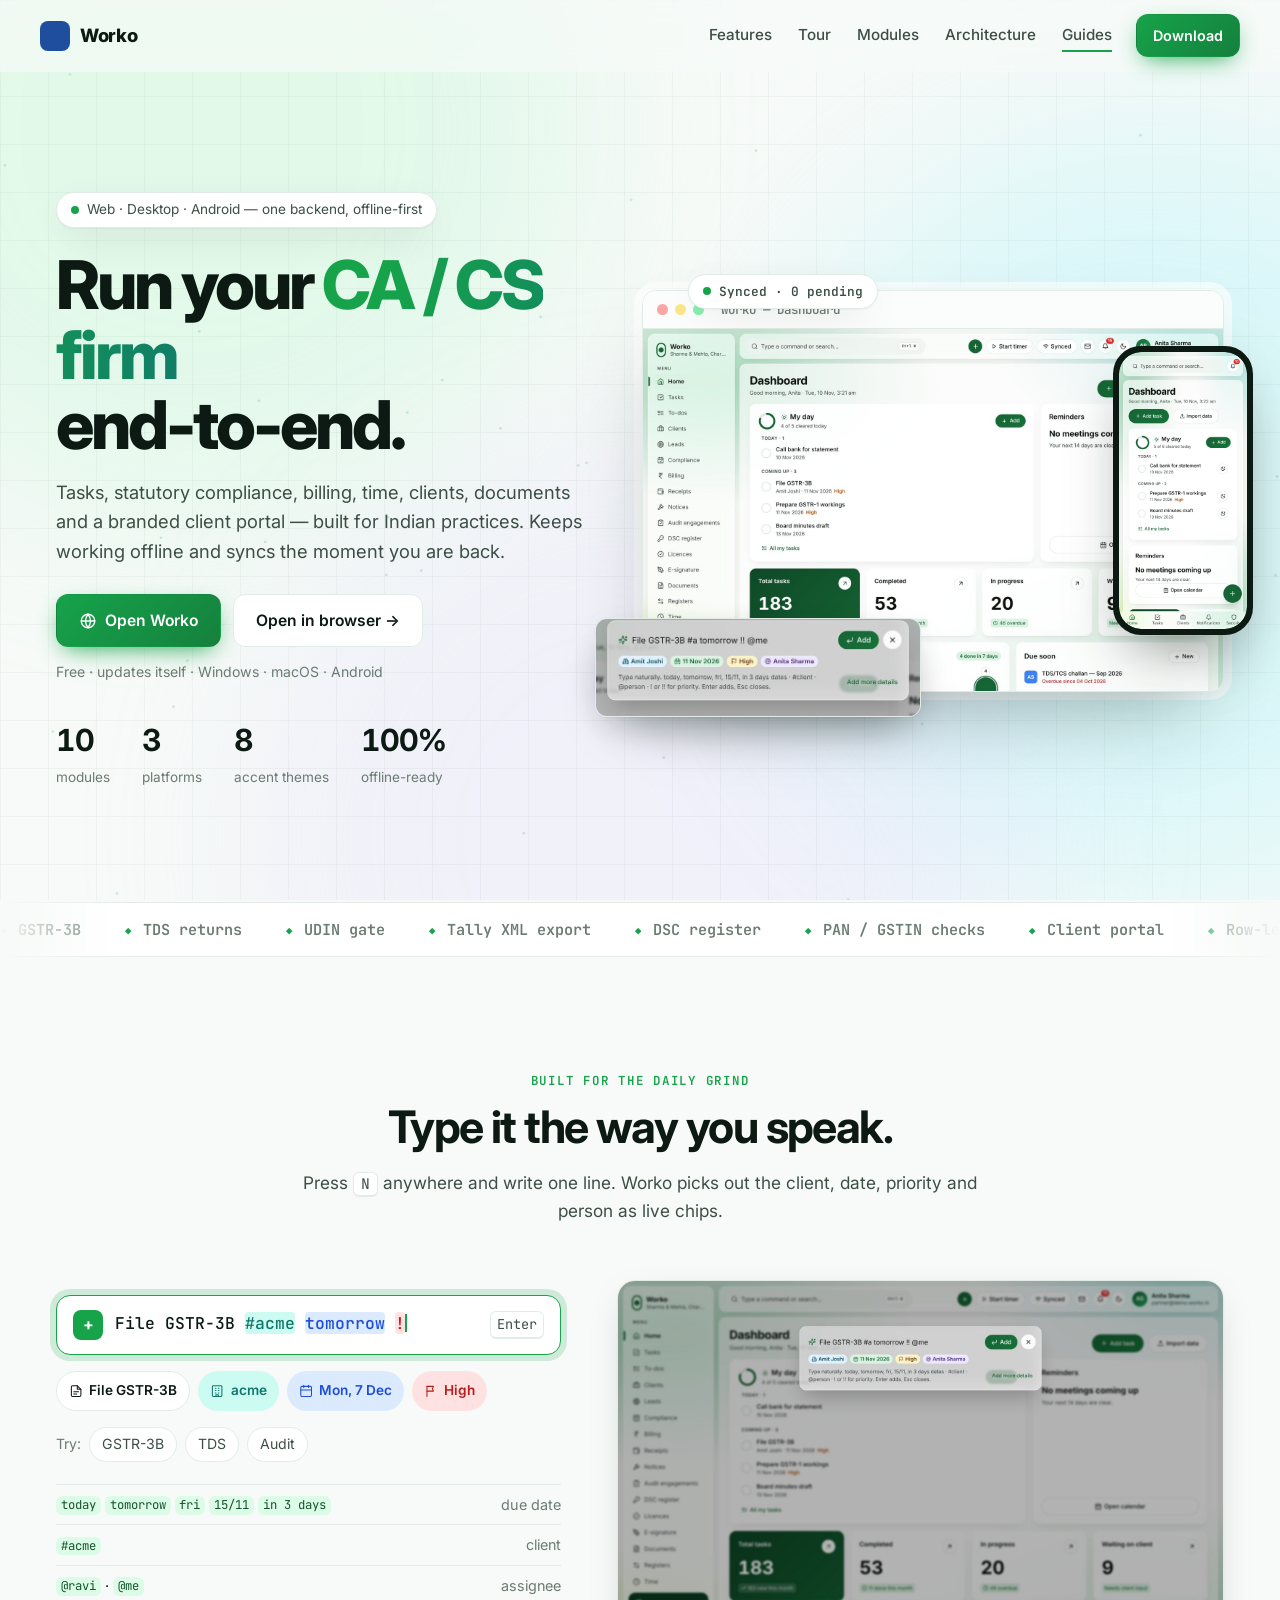
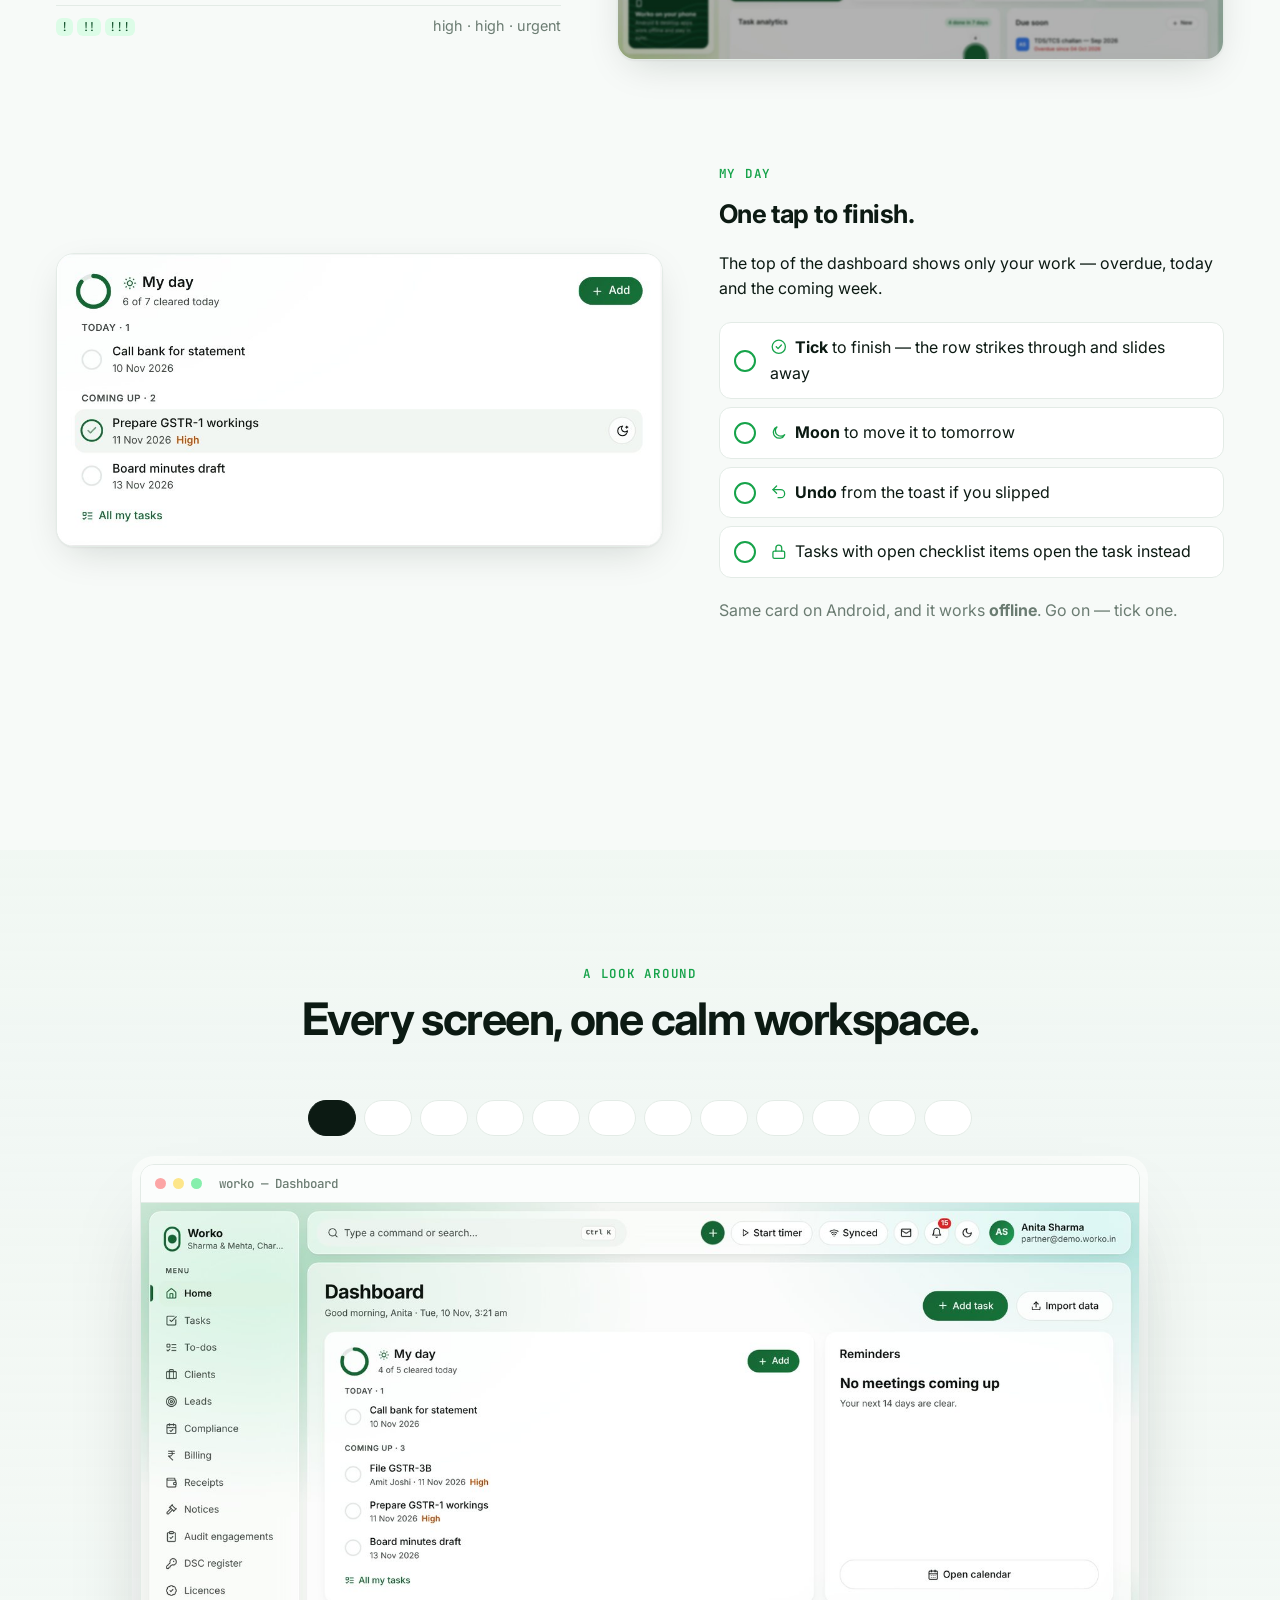
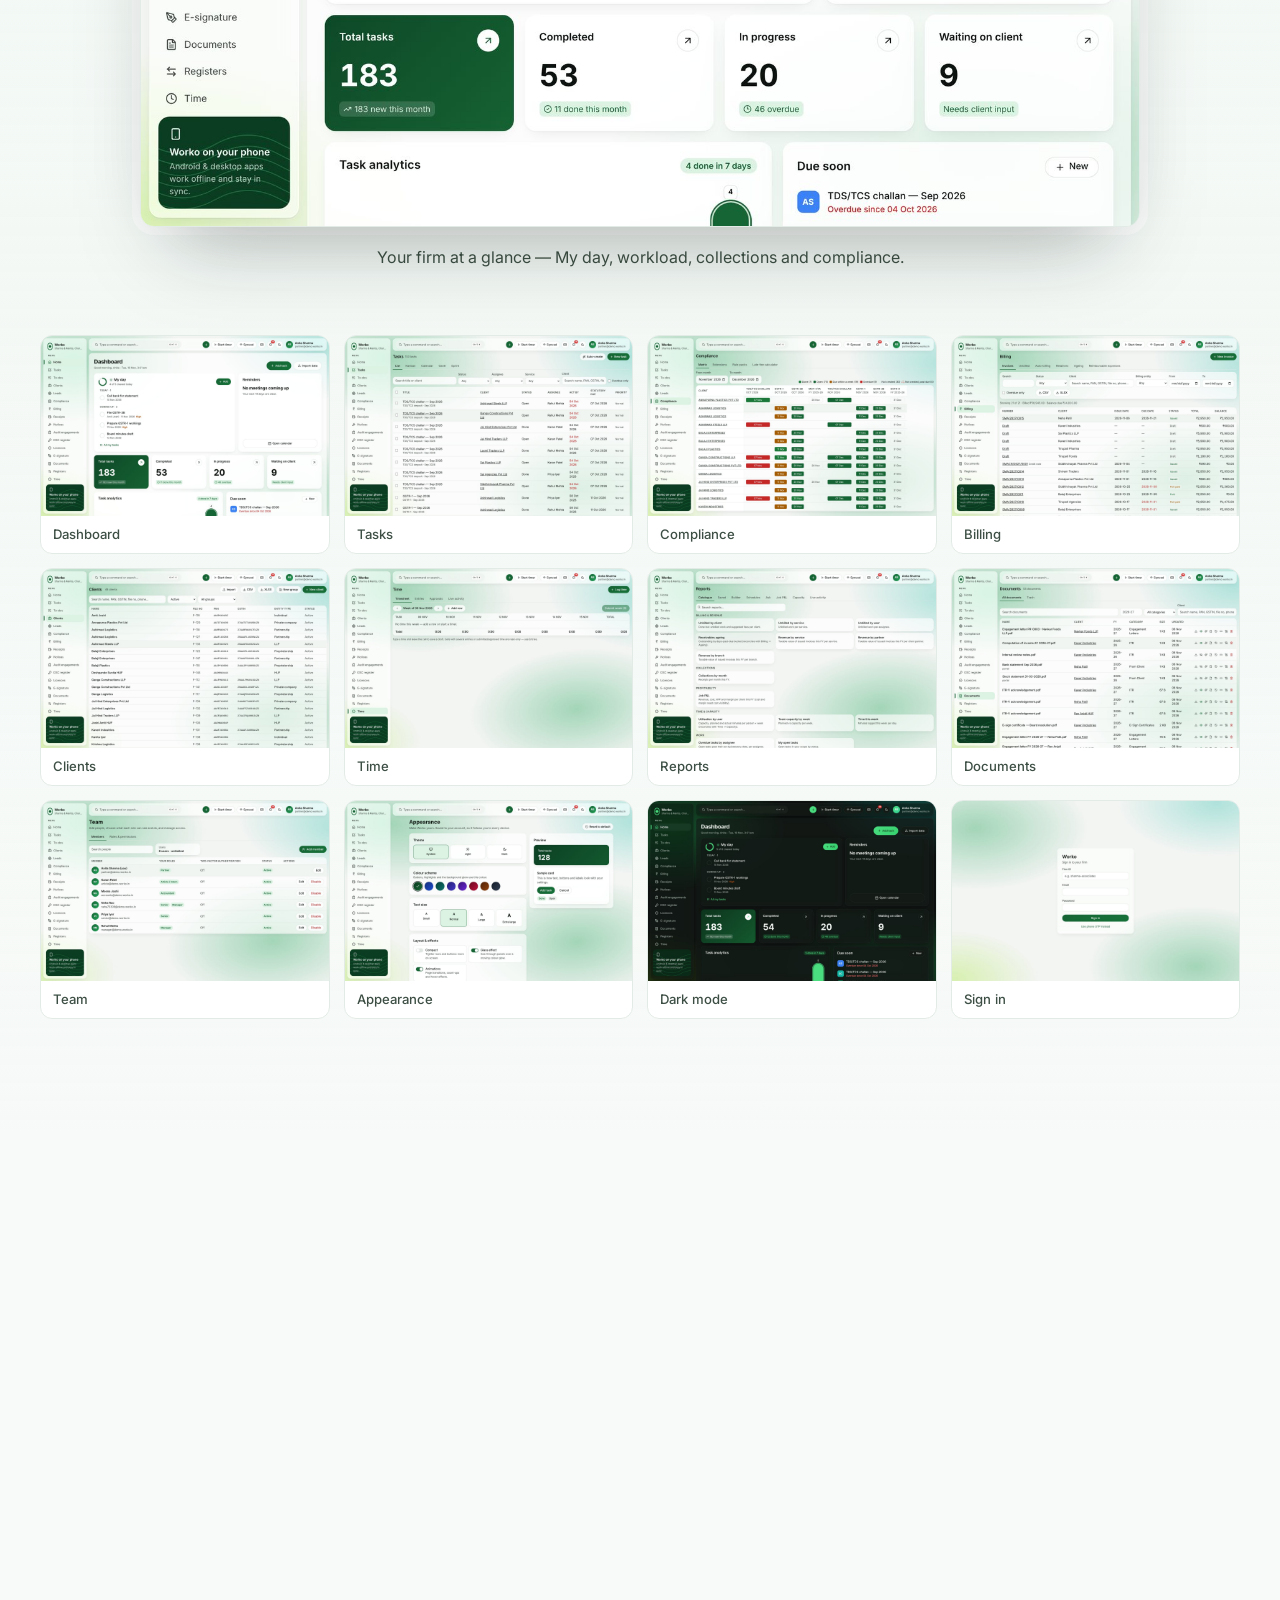
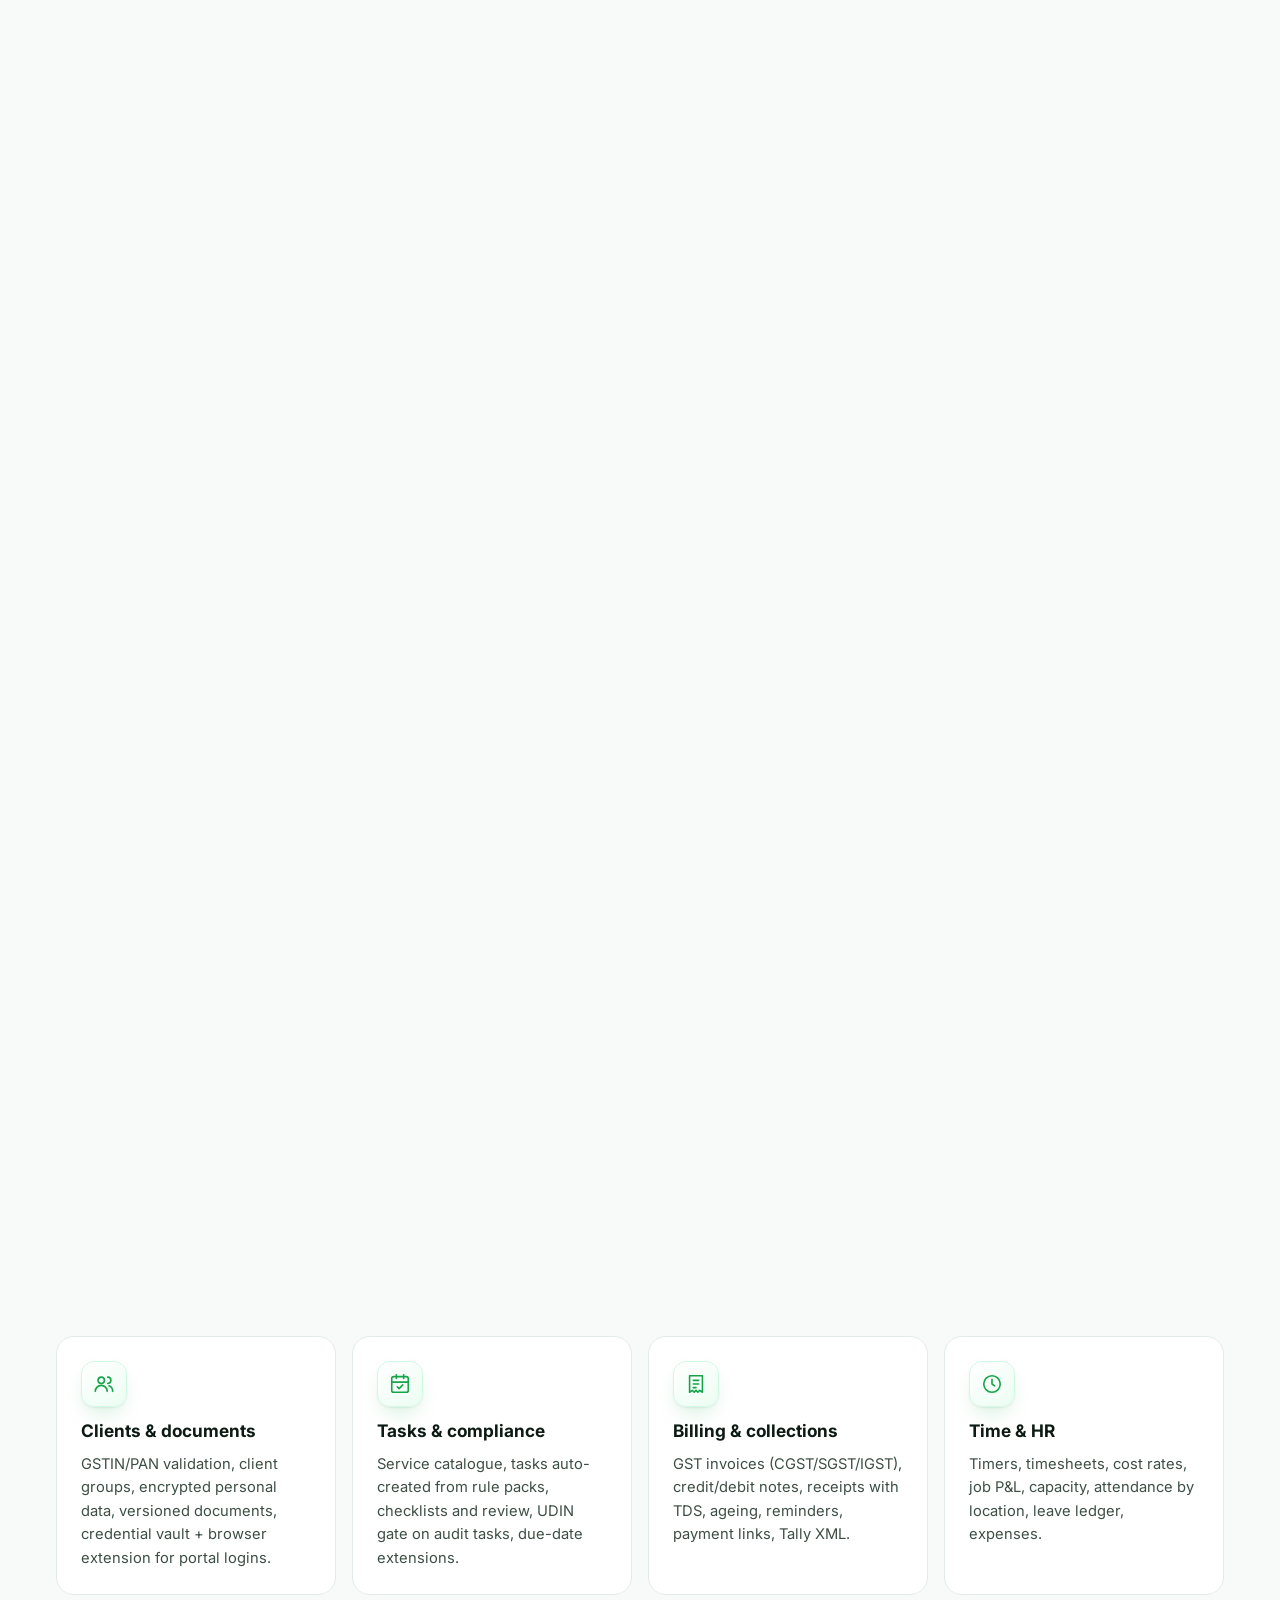
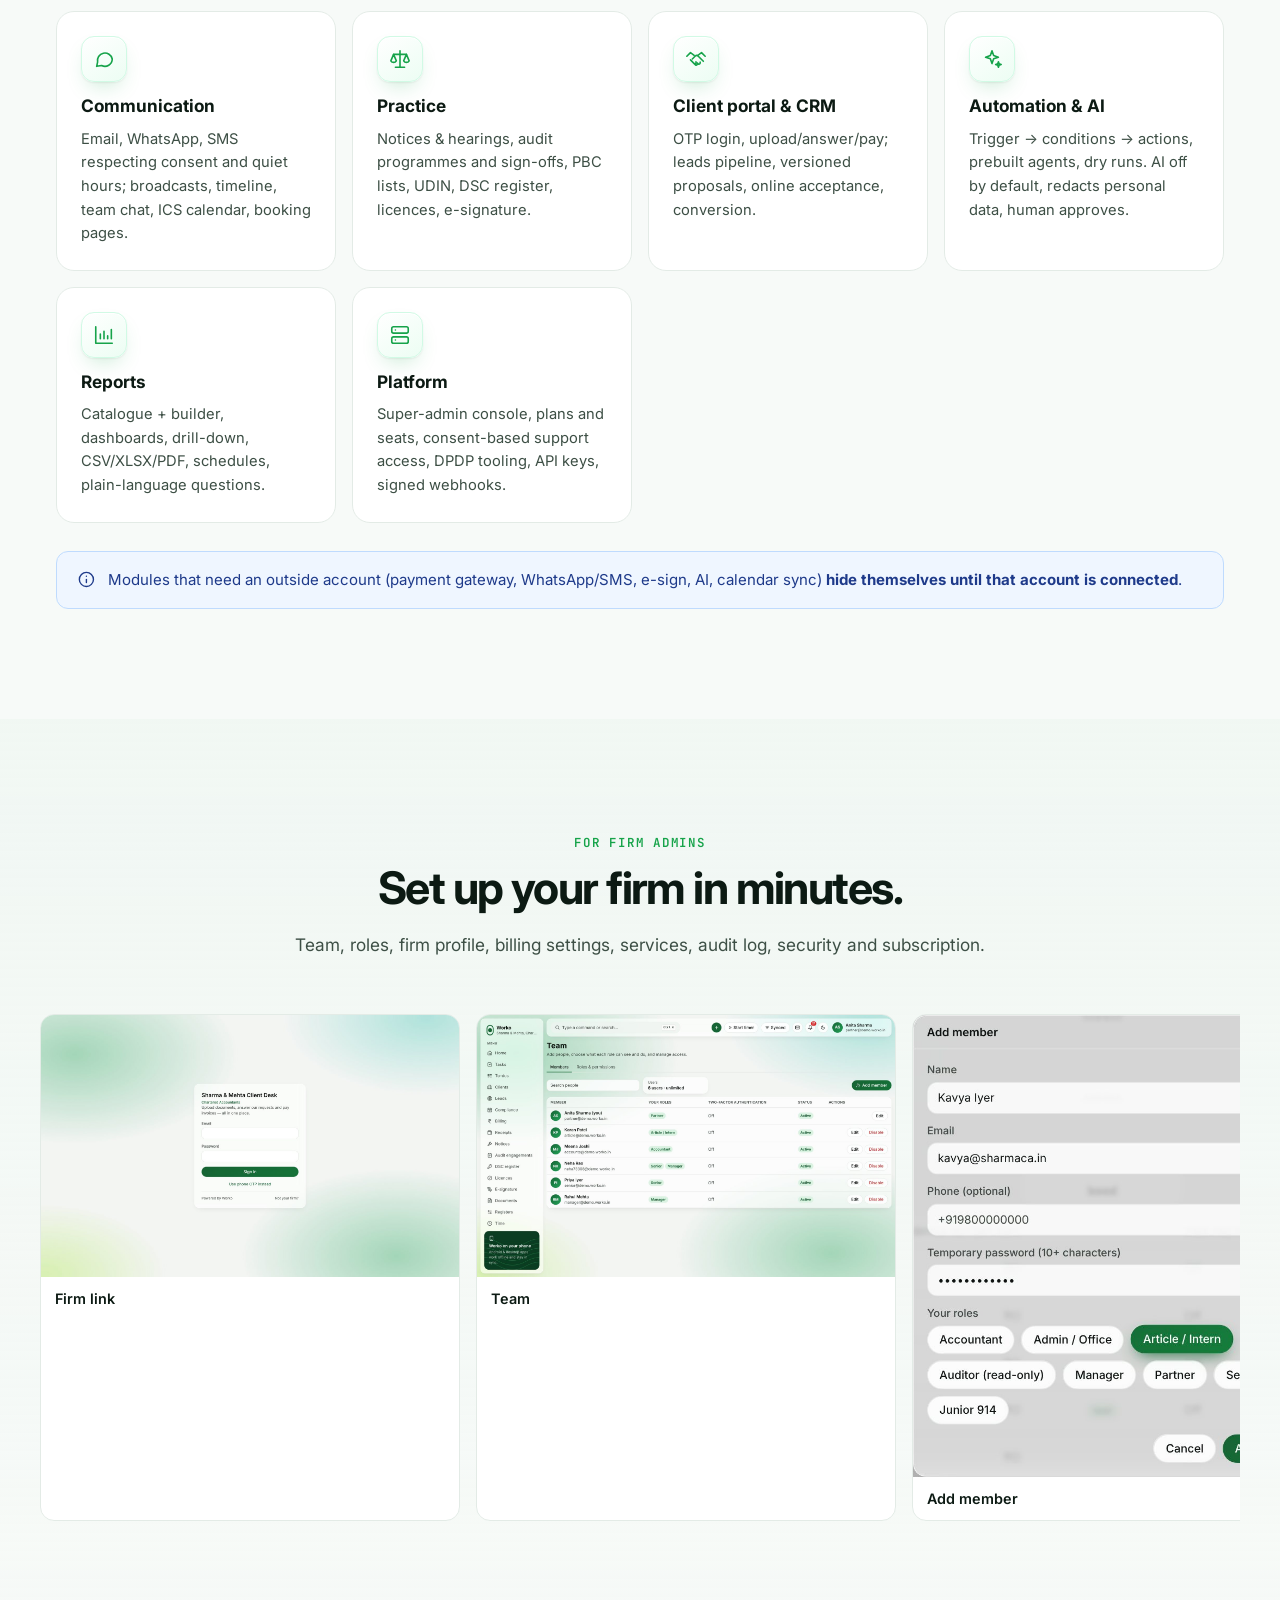
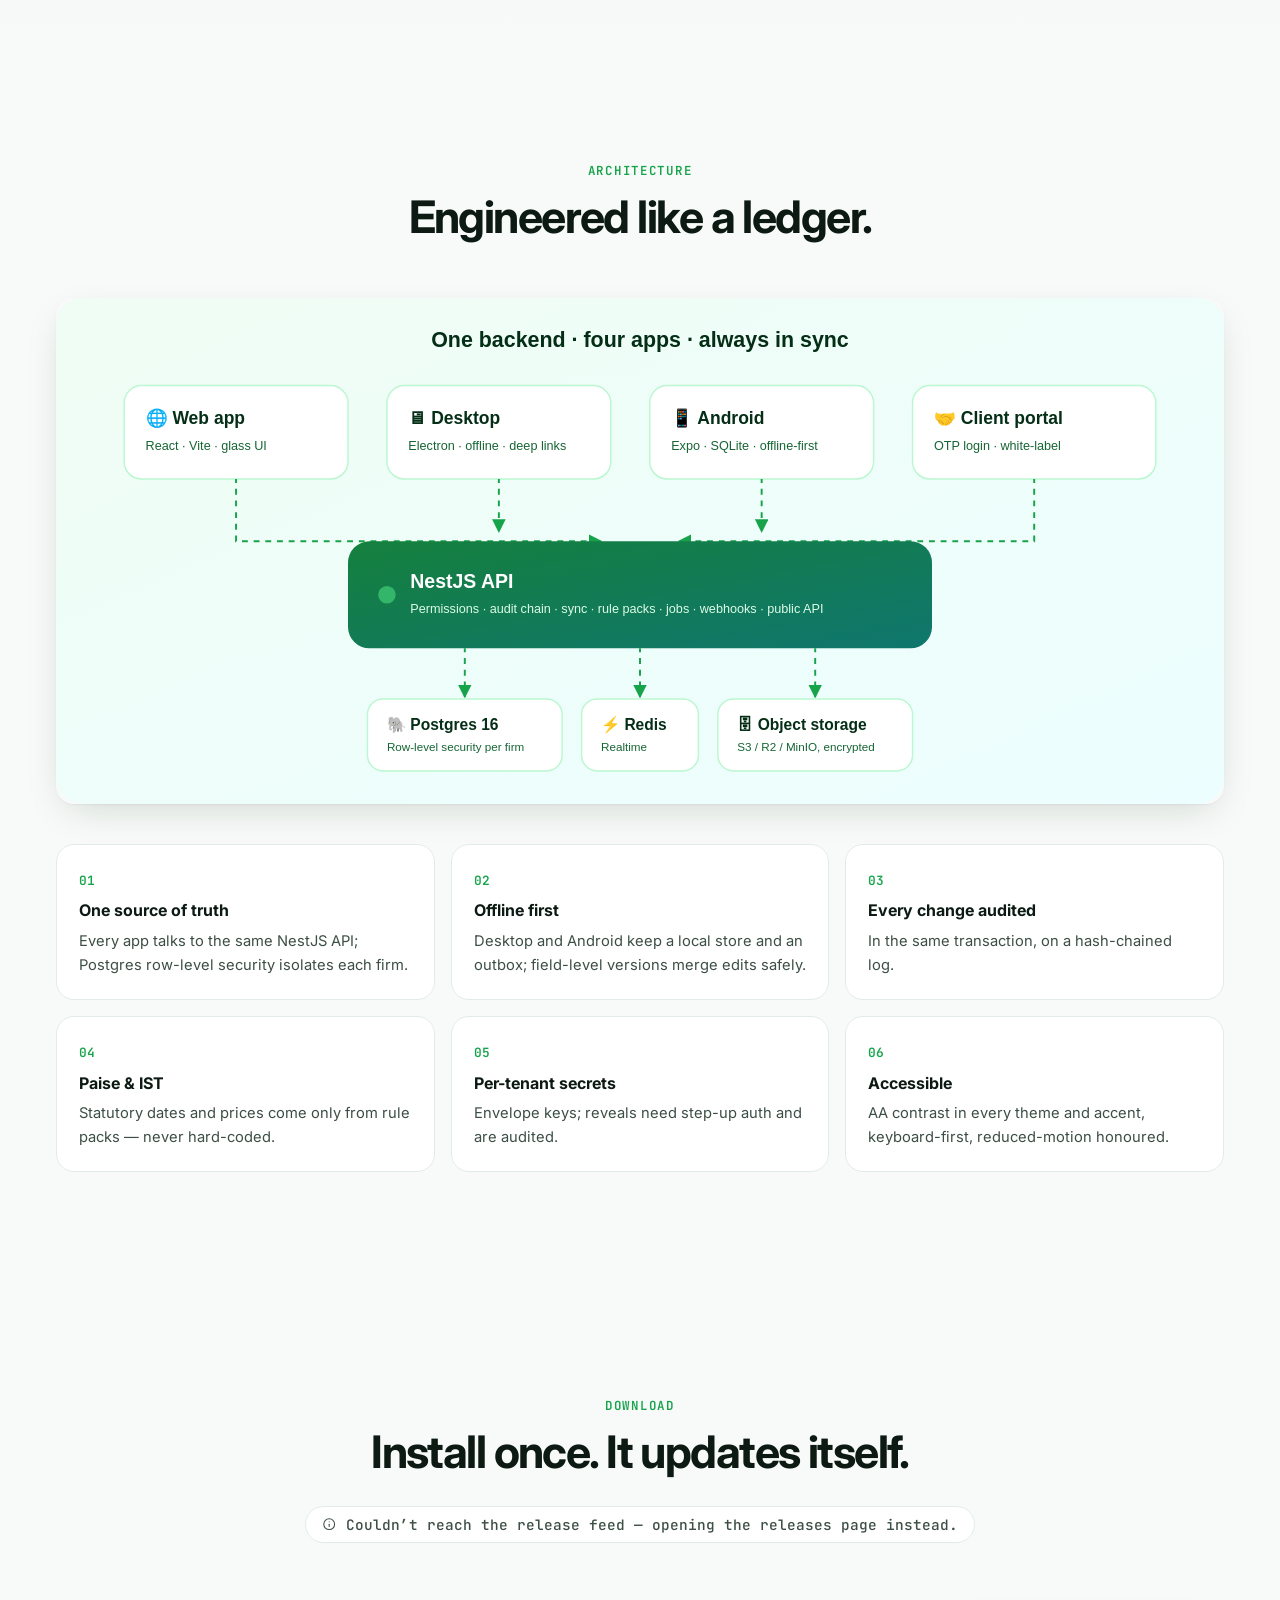
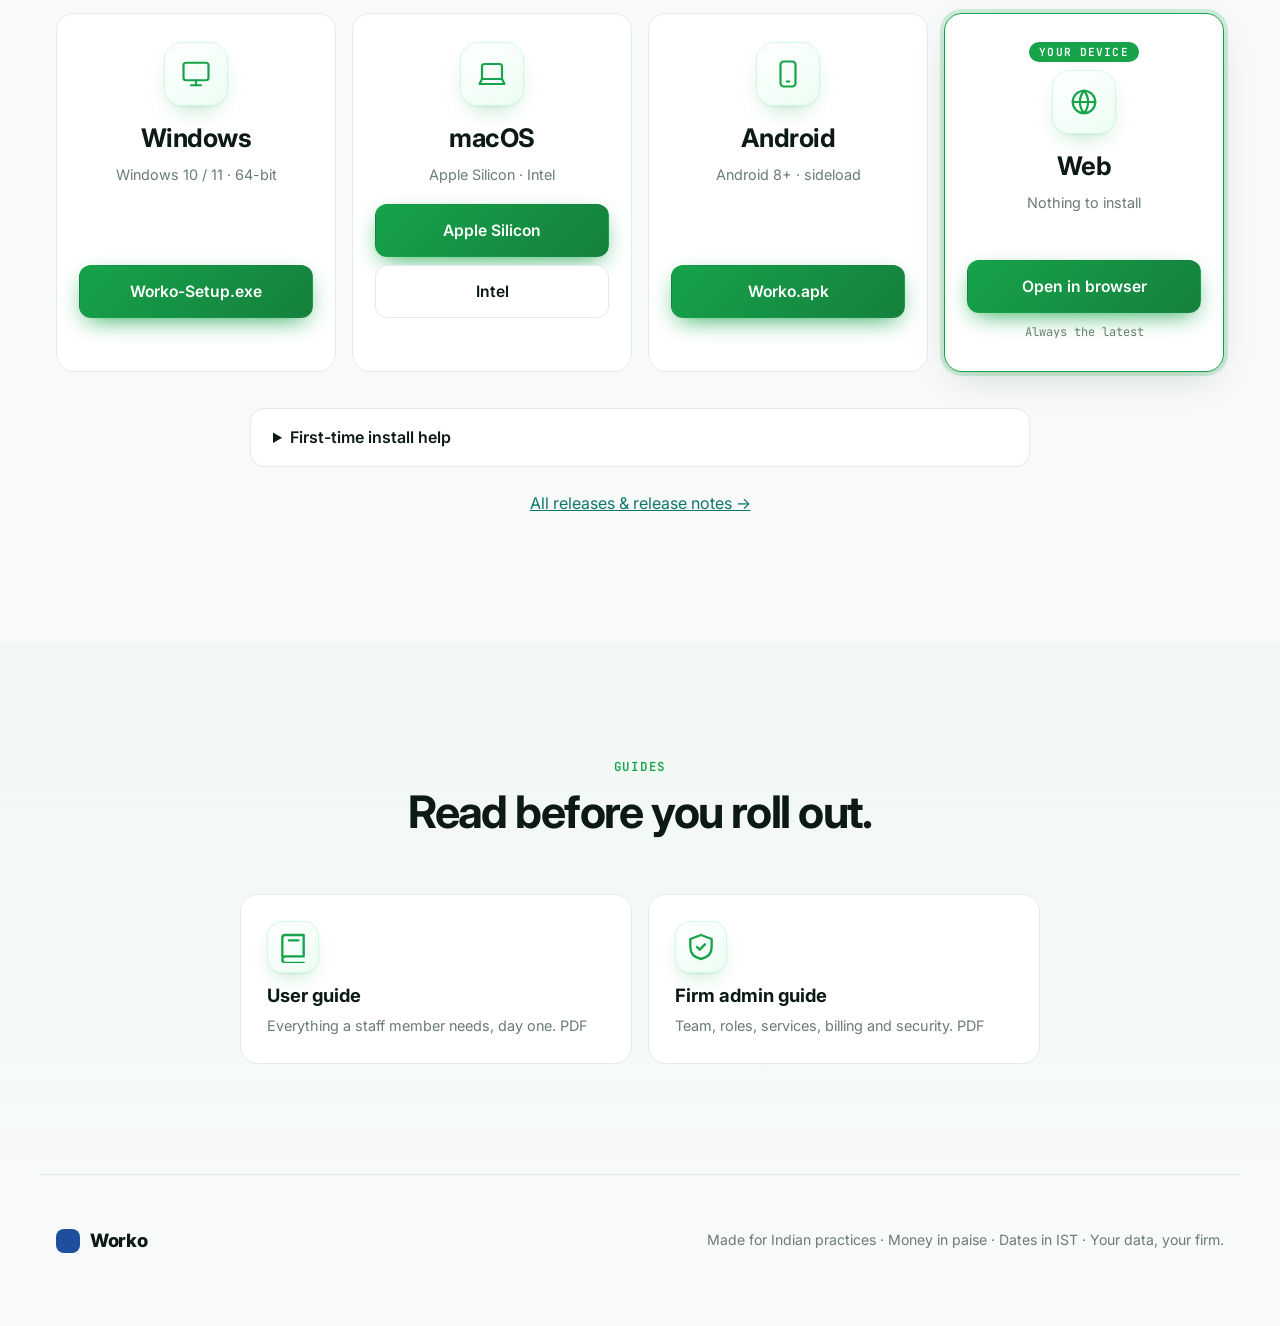
==== commit dc84b536: "Replace emoji with line-icon tiles and add slow colour-drift background Co-Authored-By: Claude Opus " ====
--- a/index.html
+++ b/index.html
@@ -15,6 +15,7 @@
 </head>
 <body>
 <div class="scroll-progress" aria-hidden="true"></div>
+<div class="aurora" aria-hidden="true"><b></b><b></b><b></b></div>
 <canvas id="grid-bg" aria-hidden="true"></canvas>
 
 <header class="nav">
@@ -38,7 +39,7 @@
     <h1 class="reveal">Run your <span class="grad">CA / CS firm</span><br>end-to-end.</h1>
     <p class="lead reveal">Tasks, statutory compliance, billing, time, clients, documents and a branded client portal — built for Indian practices. Keeps working offline and syncs the moment you are back.</p>
     <div class="hero-cta reveal">
-      <a class="btn btn-primary" id="heroDownload" href="#download"><span class="os-icon"></span><span class="label">Download Worko</span></a>
+      <a class="btn btn-primary" id="heroDownload" href="#download"><i class="os-icon" data-i="download"></i><span class="label">Download Worko</span></a>
       <a class="btn btn-ghost" href="https://worko-office.vercel.app" target="_blank" rel="noopener">Open in browser →</a>
     </div>
     <p class="hero-meta reveal" id="heroMeta">Free · updates itself · Windows · macOS · Android</p>
@@ -100,14 +101,14 @@
 
   <div class="split reverse">
     <div class="reveal">
-      <span class="eyebrow">☀️ My day</span>
+      <span class="eyebrow">My day</span>
       <h3>One tap to finish.</h3>
       <p>The top of the dashboard shows only your work — overdue, today and the coming week.</p>
       <ul class="ticks" id="myDay">
-        <li><button class="tick" aria-label="Done"></button><span>✅ <b>Tick</b> to finish — the row strikes through and slides away</span></li>
-        <li><button class="tick" aria-label="Done"></button><span>🌙 <b>Moon</b> to move it to tomorrow</span></li>
-        <li><button class="tick" aria-label="Done"></button><span>↩️ <b>Undo</b> from the toast if you slipped</span></li>
-        <li><button class="tick" aria-label="Done"></button><span>🔒 Tasks with open checklist items open the task instead</span></li>
+        <li><button class="tick" aria-label="Done"></button><span><i class="li-ic" data-i="check"></i><b>Tick</b> to finish — the row strikes through and slides away</span></li>
+        <li><button class="tick" aria-label="Done"></button><span><i class="li-ic" data-i="moon"></i><b>Moon</b> to move it to tomorrow</span></li>
+        <li><button class="tick" aria-label="Done"></button><span><i class="li-ic" data-i="undo"></i><b>Undo</b> from the toast if you slipped</span></li>
+        <li><button class="tick" aria-label="Done"></button><span><i class="li-ic" data-i="lock"></i>Tasks with open checklist items open the task instead</span></li>
       </ul>
       <p class="muted">Same card on Android, and it works <b>offline</b>. Go on — tick one.</p>
     </div>
@@ -137,7 +138,7 @@
 <section class="section mobile-sec">
   <div class="split">
     <div class="reveal">
-      <span class="eyebrow">🤖 Android + ⌘ Command palette</span>
+      <span class="eyebrow">Android · Command palette</span>
       <h2>In your pocket. At your fingertips.</h2>
       <p>The Android app has staff and client-portal modes, quick add, My day and offline reminders. On desktop, the command palette gets you anywhere with the keyboard.</p>
       <ul class="feat-list">
@@ -161,13 +162,13 @@
     <h2>Ten modules. One source of truth.</h2>
   </div>
   <div class="cards" id="modCards"></div>
-  <div class="note reveal">ℹ️ Modules that need an outside account (payment gateway, WhatsApp/SMS, e-sign, AI, calendar sync) <b>hide themselves until that account is connected</b>.</div>
+  <div class="note reveal"><i class="note-ic" data-i="info"></i><span>Modules that need an outside account (payment gateway, WhatsApp/SMS, e-sign, AI, calendar sync) <b>hide themselves until that account is connected</b>.</span></div>
 </section>
 
 <!-- ADMIN -->
 <section class="section tint">
   <div class="section-head reveal">
-    <span class="eyebrow">🛡️ For firm admins</span>
+    <span class="eyebrow">For firm admins</span>
     <h2>Set up your firm in minutes.</h2>
     <p>Team, roles, firm profile, billing settings, services, audit log, security and subscription.</p>
   </div>
@@ -200,22 +201,22 @@
   </div>
   <div class="dl-grid">
     <article class="dl reveal" data-os="windows">
-      <div class="dl-ico">🪟</div><h3>Windows</h3><p>Windows 10 / 11 · 64-bit</p>
+      <div class="dl-ico" data-i="monitor"></div><h3>Windows</h3><p>Windows 10 / 11 · 64-bit</p>
       <div class="dl-links"><a class="btn btn-primary" data-asset="win" href="#">Worko-Setup.exe</a></div>
       <small class="dl-size"></small>
     </article>
     <article class="dl reveal" data-os="mac">
-      <div class="dl-ico">🍎</div><h3>macOS</h3><p>Apple Silicon · Intel</p>
+      <div class="dl-ico" data-i="laptop"></div><h3>macOS</h3><p>Apple Silicon · Intel</p>
       <div class="dl-links"><a class="btn btn-primary" data-asset="mac-arm" href="#">Apple Silicon</a><a class="btn btn-ghost" data-asset="mac-intel" href="#">Intel</a></div>
       <small class="dl-size"></small>
     </article>
     <article class="dl reveal" data-os="android">
-      <div class="dl-ico">🤖</div><h3>Android</h3><p>Android 8+ · sideload</p>
+      <div class="dl-ico" data-i="phone"></div><h3>Android</h3><p>Android 8+ · sideload</p>
       <div class="dl-links"><a class="btn btn-primary" data-asset="apk" href="#">Worko.apk</a></div>
       <small class="dl-size"></small>
     </article>
     <article class="dl reveal" data-os="web">
-      <div class="dl-ico">🌐</div><h3>Web</h3><p>Nothing to install</p>
+      <div class="dl-ico" data-i="globe"></div><h3>Web</h3><p>Nothing to install</p>
       <div class="dl-links"><a class="btn btn-primary" href="https://worko-office.vercel.app" target="_blank" rel="noopener">Open in browser</a></div>
       <small class="dl-size">Always the latest</small>
     </article>
@@ -235,8 +236,8 @@
 <section id="docs" class="section tint">
   <div class="section-head reveal"><span class="eyebrow">Guides</span><h2>Read before you roll out.</h2></div>
   <div class="doc-cards">
-    <a class="doc reveal" href="assets/Worko-User-Guide.pdf" target="_blank"><span>📘</span><h4>User guide</h4><p>Everything a staff member needs, day one. PDF</p></a>
-    <a class="doc reveal" href="assets/Worko-Firm-Admin-Guide.pdf" target="_blank"><span>🛡️</span><h4>Firm admin guide</h4><p>Team, roles, services, billing and security. PDF</p></a>
+    <a class="doc reveal" href="assets/Worko-User-Guide.pdf" target="_blank"><span class="ic-tile" data-i="book"></span><h4>User guide</h4><p>Everything a staff member needs, day one. PDF</p></a>
+    <a class="doc reveal" href="assets/Worko-Firm-Admin-Guide.pdf" target="_blank"><span class="ic-tile" data-i="shield"></span><h4>Firm admin guide</h4><p>Team, roles, services, billing and security. PDF</p></a>
   </div>
 </section>
 </main>
--- a/assets/css/style.css
+++ b/assets/css/style.css
@@ -233,6 +233,37 @@
   .fc-2{width:28%;right:-2%}
   .float-card{left:0;width:70%}
 }
+/* ---------- premium icons ---------- */
+svg{width:1em;height:1em;flex:none}
+.os-icon{display:inline-flex;font-size:1.15em}
+.card .ic,.dl-ico,.ic-tile{display:inline-grid;place-items:center;color:var(--accent);position:relative;overflow:hidden;
+  background:linear-gradient(145deg,#ffffff,#ecfdf3);border:1px solid #d1fae5;
+  box-shadow:inset 0 1px 0 #fff,0 1px 2px rgba(12,26,19,.06),0 10px 24px -12px rgba(22,163,74,.45);transition:color .35s,background .35s,border-color .35s}
+.card .ic{width:46px;height:46px;font-size:22px;border-radius:13px}
+.dl-ico{width:64px;height:64px;font-size:30px;border-radius:18px;margin-bottom:6px}
+.ic-tile{width:52px;height:52px;font-size:24px;border-radius:15px}
+.card .ic::after,.dl-ico::after,.ic-tile::after{content:"";position:absolute;inset:0;background:linear-gradient(120deg,transparent 35%,rgba(255,255,255,.75) 50%,transparent 65%);transform:translateX(-120%);transition:transform .7s}
+.card:hover .ic::after,.dl:hover .dl-ico::after,.doc:hover .ic-tile::after{transform:translateX(120%)}
+.card:hover .ic,.dl:hover .dl-ico,.doc:hover .ic-tile{color:#fff;background:linear-gradient(145deg,var(--accent),var(--accent-2));border-color:transparent}
+.li-ic{display:inline-flex;vertical-align:-3px;margin-right:8px;color:var(--accent);font-size:1.1em}
+.chip svg{font-size:1.05em}
+.note{display:flex;gap:12px;align-items:flex-start}
+.note-ic{display:inline-flex;font-size:1.25em;margin-top:2px}
+
+/* ---------- aurora: slow, subtle colour drift ---------- */
+html{background:var(--bg)}
+body{background:transparent}
+.aurora{position:fixed;inset:0;z-index:-2;overflow:hidden;pointer-events:none;animation:hue 40s ease-in-out infinite alternate}
+.aurora b{position:absolute;width:60vmax;height:60vmax;border-radius:50%;filter:blur(90px);opacity:.35}
+.aurora b:nth-child(1){background:#bbf7d0;top:-20vmax;left:-15vmax;animation:drift1 34s ease-in-out infinite alternate}
+.aurora b:nth-child(2){background:#a5f3fc;top:10vmax;right:-20vmax;animation:drift2 42s ease-in-out infinite alternate}
+.aurora b:nth-child(3){background:#ddd6fe;bottom:-25vmax;left:20vmax;opacity:.25;animation:drift3 48s ease-in-out infinite alternate}
+@keyframes drift1{to{transform:translate(25vmax,18vmax) scale(1.15)}}
+@keyframes drift2{to{transform:translate(-22vmax,20vmax) scale(.9)}}
+@keyframes drift3{to{transform:translate(-18vmax,-22vmax) scale(1.2)}}
+@keyframes hue{to{filter:hue-rotate(-30deg)}}
+.section.tint{background:linear-gradient(180deg,rgba(238,246,241,.7),rgba(247,250,248,.3))}
+
 @media (prefers-reduced-motion:reduce){
   *,*::before,*::after{animation:none!important;transition:none!important}
   .reveal{opacity:1;transform:none}
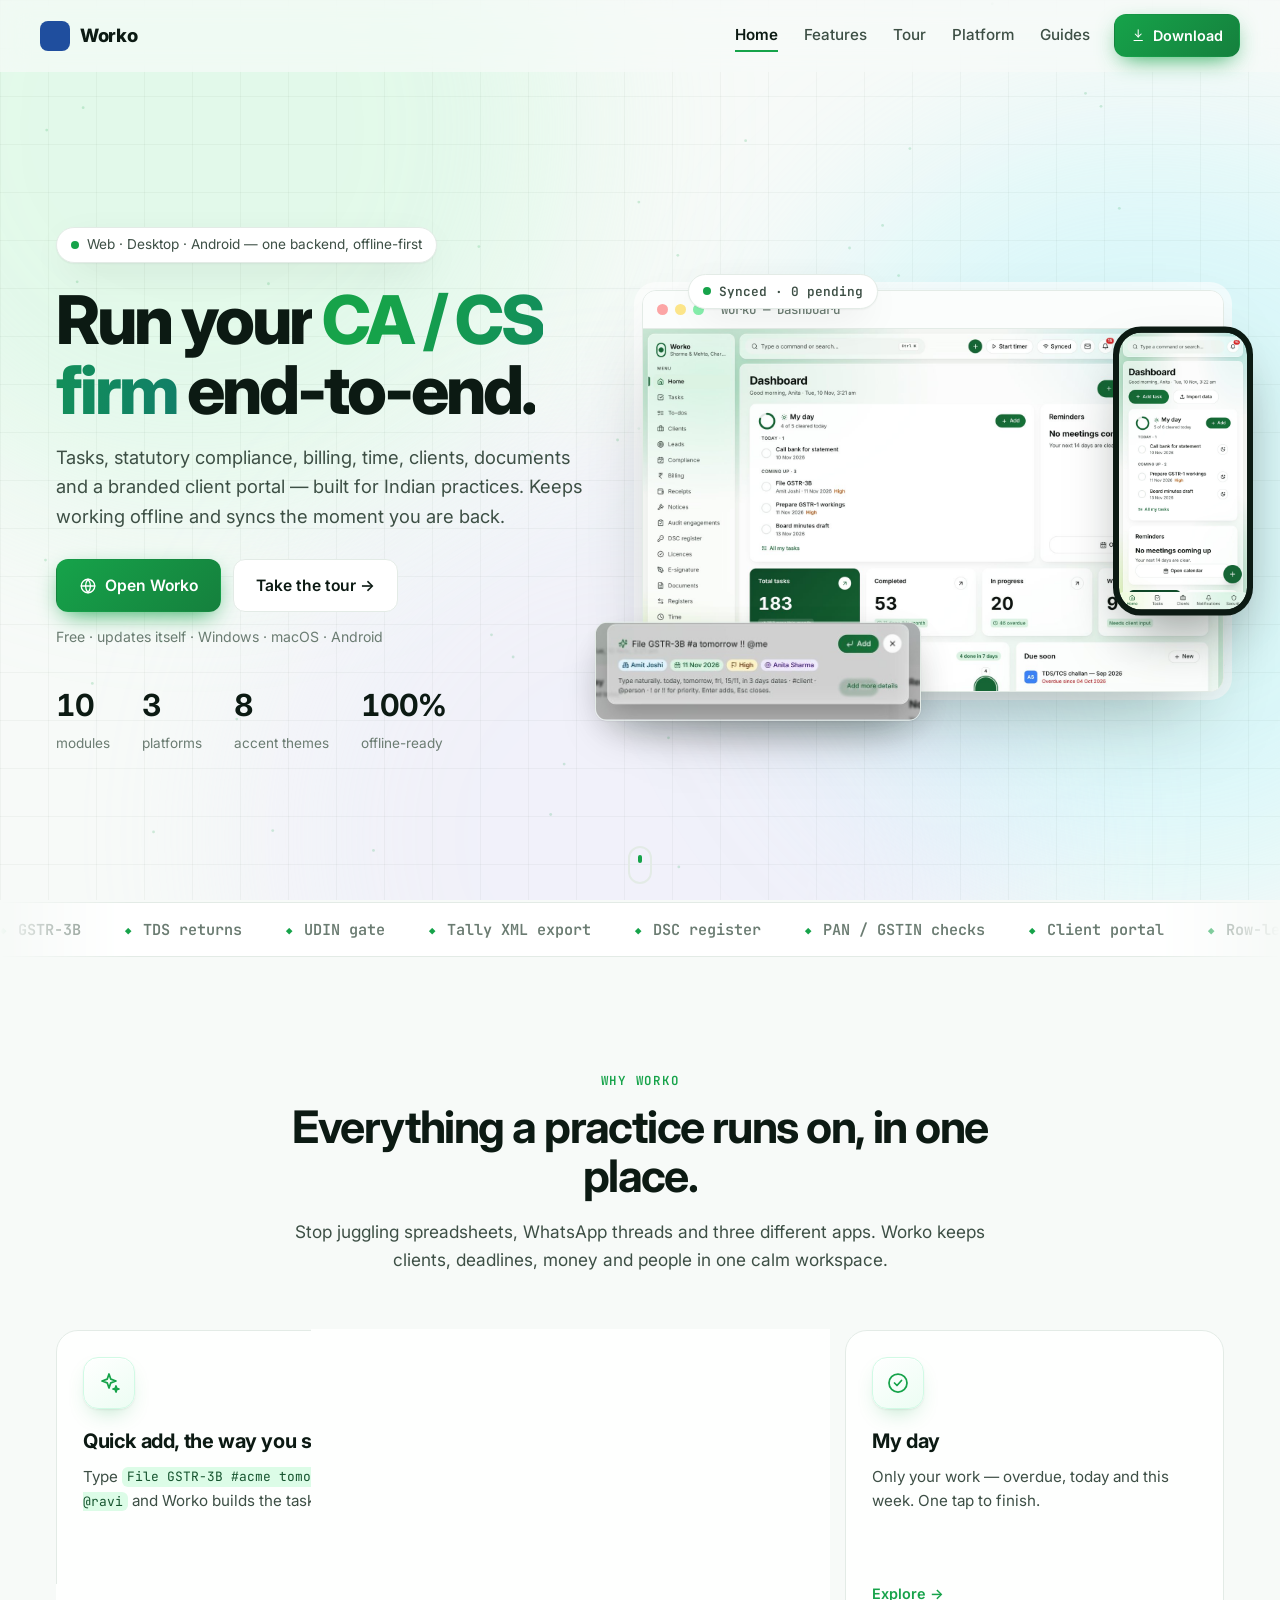
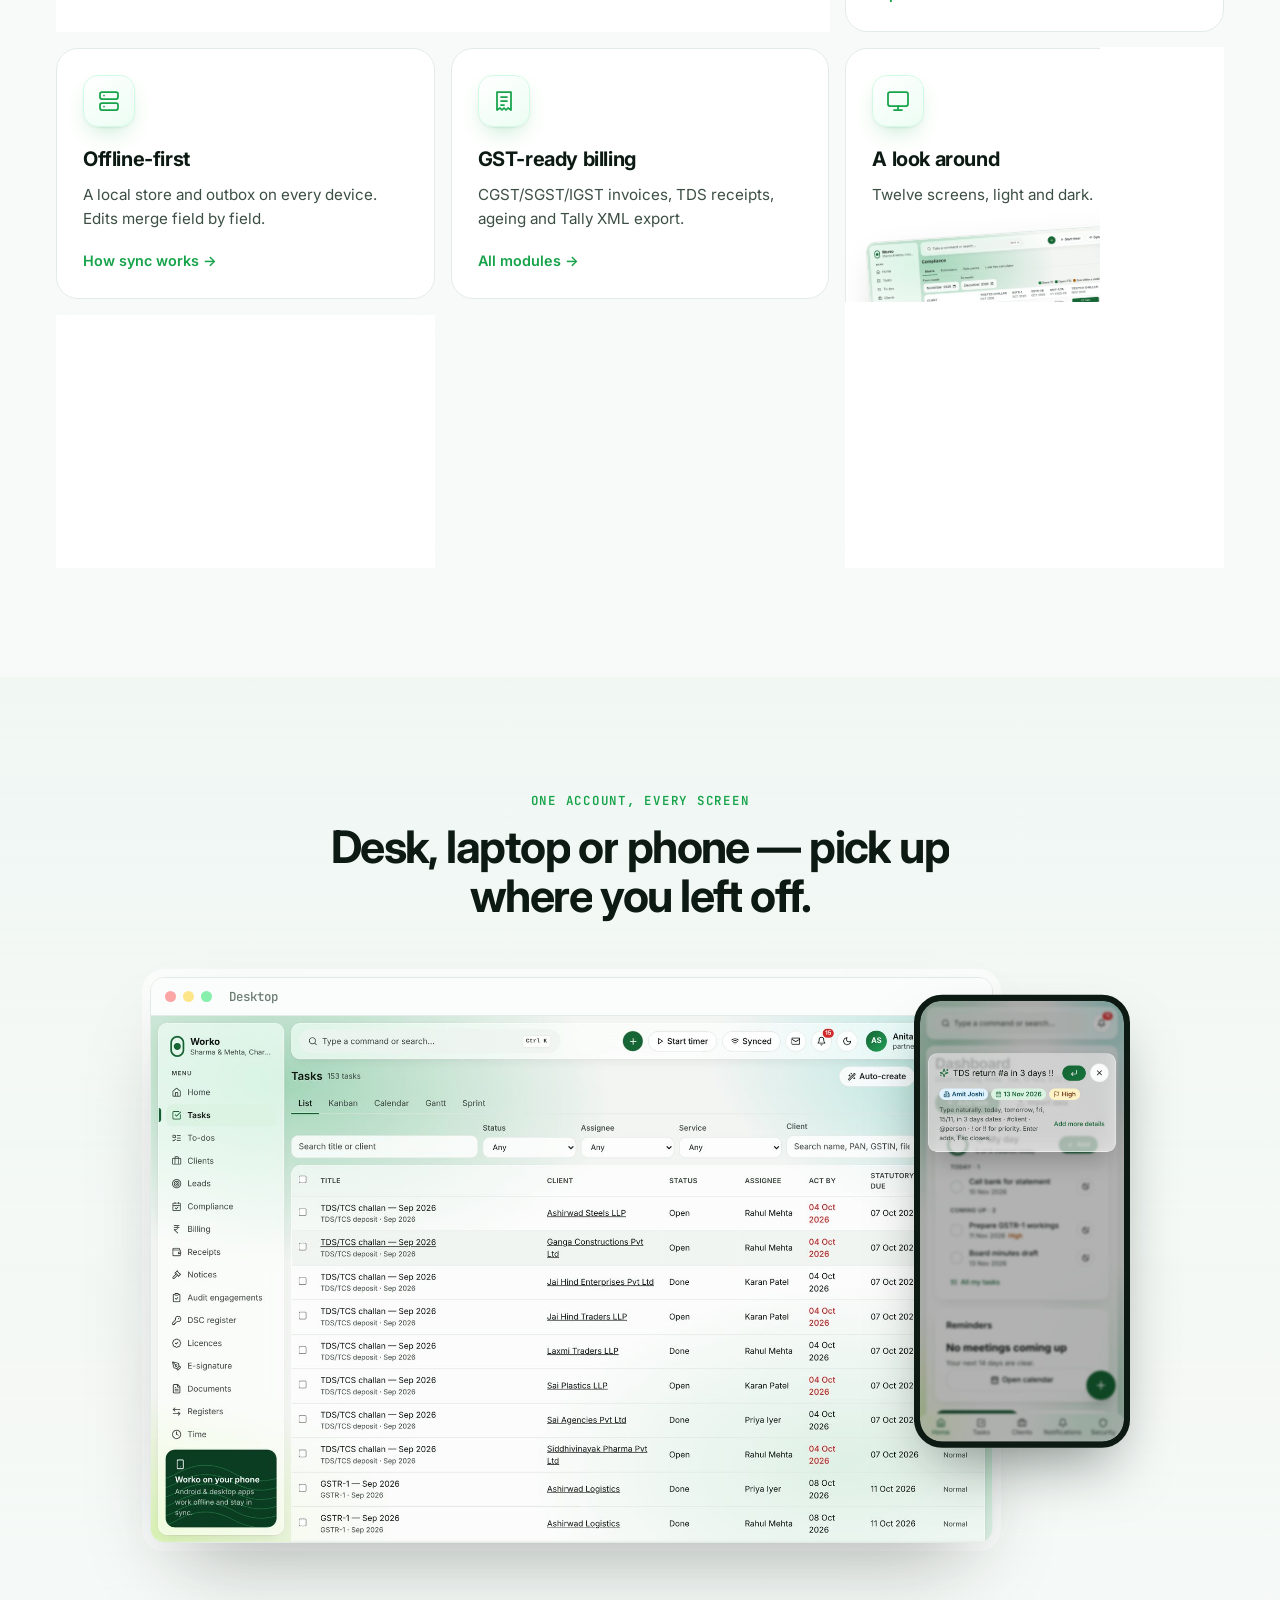
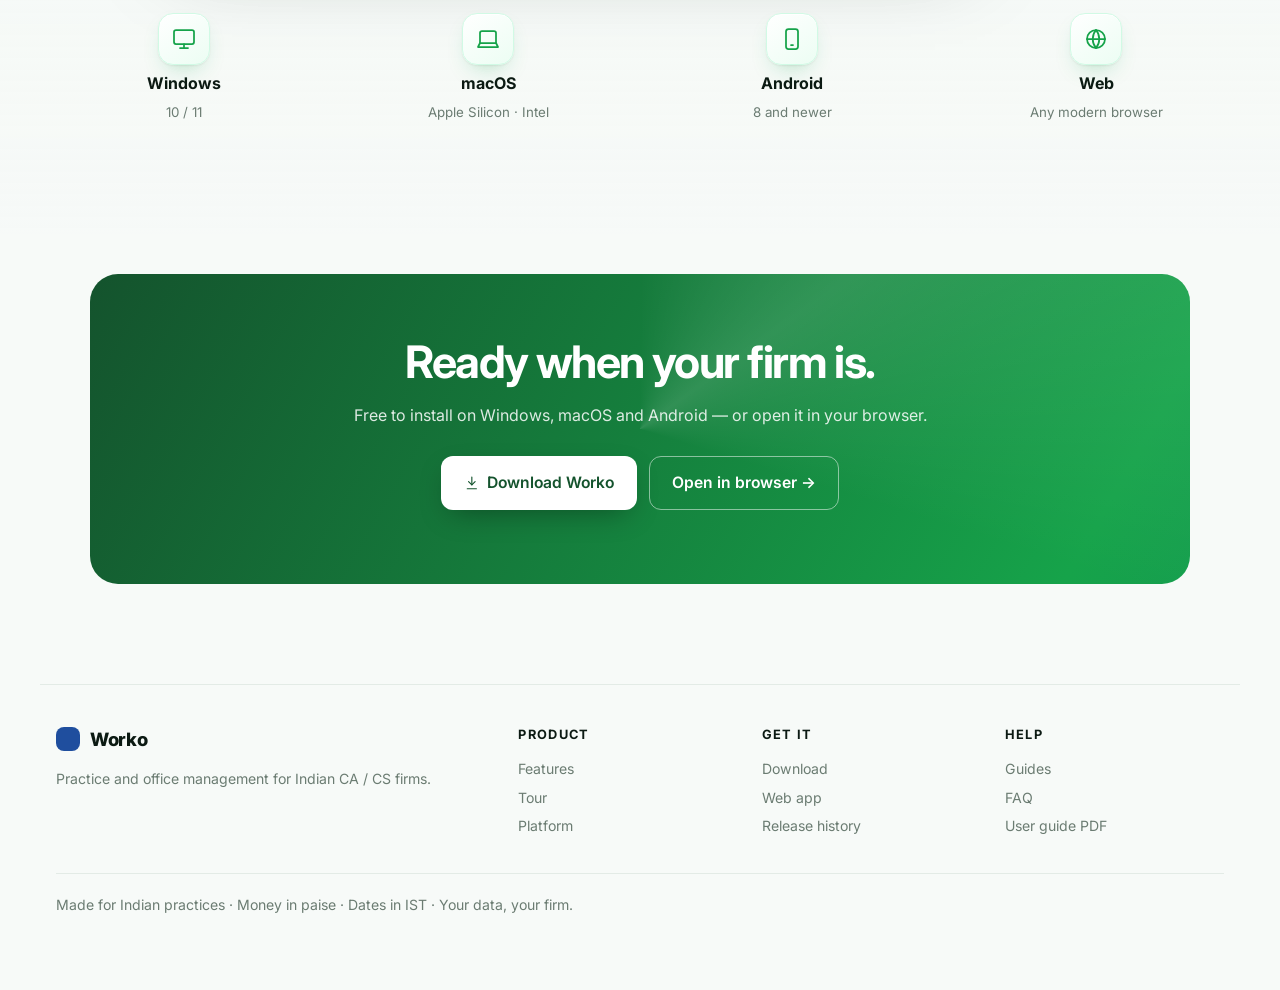
==== commit 61f626c0: "Split site into six pages with page transitions and richer animations Co-Authored-By: Claude Opus 5." ====
--- a/index.html
+++ b/index.html
@@ -7,40 +7,42 @@
 <meta name="description" content="Worko runs a CA / CS firm end-to-end — tasks, compliance, billing, time, clients, documents and a client portal — on web, desktop and Android. Offline-first.">
 <link rel="icon" href="assets/img/icon.png">
 <meta property="og:title" content="Worko — Practice management for CA / CS firms">
+<meta property="og:description" content="Worko runs a CA / CS firm end-to-end — tasks, compliance, billing, time, clients, documents and a client portal — on web, desktop and Android. Offline-first.">
 <meta property="og:image" content="assets/img/screens/02-dashboard.jpg">
+<meta name="view-transition" content="same-origin">
 <link rel="preconnect" href="https://fonts.googleapis.com">
 <link rel="preconnect" href="https://fonts.gstatic.com" crossorigin>
 <link href="https://fonts.googleapis.com/css2?family=Inter:wght@400;500;600;700;800&family=JetBrains+Mono:wght@400;600&display=swap" rel="stylesheet">
 <link rel="stylesheet" href="assets/css/style.css">
 </head>
-<body>
+<body data-page="index">
 <div class="scroll-progress" aria-hidden="true"></div>
 <div class="aurora" aria-hidden="true"><b></b><b></b><b></b></div>
 <canvas id="grid-bg" aria-hidden="true"></canvas>
+<div class="cursor-glow" aria-hidden="true"></div>
 
 <header class="nav">
-  <a class="brand" href="#top"><img src="assets/img/icon.png" alt="" width="30" height="30"><span>Worko</span></a>
+  <a class="brand" href="index.html"><img src="assets/img/icon.png" alt="" width="30" height="30"><span>Worko</span></a>
   <nav class="nav-links" id="navLinks">
-    <a href="#features">Features</a>
-    <a href="#tour">Tour</a>
-    <a href="#modules">Modules</a>
-    <a href="#architecture">Architecture</a>
-    <a href="#docs">Guides</a>
+    <a href="index.html" class="active" aria-current="page">Home</a>
+    <a href="features.html">Features</a>
+    <a href="tour.html">Tour</a>
+    <a href="platform.html">Platform</a>
+    <a href="guides.html">Guides</a>
   </nav>
-  <a class="btn btn-primary btn-sm" href="#download">Download</a>
+  <a class="btn btn-primary btn-sm magnetic" href="download.html"><i data-i="download"></i>Download</a>
   <button class="nav-toggle" aria-label="Menu" aria-expanded="false" aria-controls="navLinks"><span></span><span></span></button>
 </header>
 
-<main id="top">
-<!-- HERO -->
+<main id="top" class="page-main">
 <section class="hero">
   <div class="hero-copy">
     <span class="pill reveal"><span class="dot"></span> Web · Desktop · Android — one backend, offline-first</span>
-    <h1 class="reveal">Run your <span class="grad">CA / CS firm</span><br>end-to-end.</h1>
+    <h1 class="split-text">Run your <span class="grad">CA / CS firm</span> end-to-end.</h1>
     <p class="lead reveal">Tasks, statutory compliance, billing, time, clients, documents and a branded client portal — built for Indian practices. Keeps working offline and syncs the moment you are back.</p>
     <div class="hero-cta reveal">
-      <a class="btn btn-primary" id="heroDownload" href="#download"><i class="os-icon" data-i="download"></i><span class="label">Download Worko</span></a>
-      <a class="btn btn-ghost" href="https://worko-office.vercel.app" target="_blank" rel="noopener">Open in browser →</a>
+      <a class="btn btn-primary magnetic" id="heroDownload" href="download.html"><i class="os-icon" data-i="download"></i><span class="label">Download Worko</span></a>
+      <a class="btn btn-ghost magnetic" href="tour.html">Take the tour →</a>
     </div>
     <p class="hero-meta reveal" id="heroMeta">Free · updates itself · Windows · macOS · Android</p>
     <ul class="stats reveal">
@@ -56,195 +58,88 @@
       <img src="assets/img/screens/02-dashboard.jpg" alt="Worko dashboard" width="1600" height="1000">
       <div class="scanline" aria-hidden="true"></div>
     </div>
-    <img class="float-card fc-1" src="assets/img/screens/03b-quick-add-dialog.jpg" alt="Quick add" width="688" height="205">
-    <div class="phone fc-2"><img src="assets/img/screens/16-phone-home.jpg" alt="Android home" width="780" height="1688"></div>
+    <img class="float-card fc-1" data-parallax="-0.06" src="assets/img/screens/03b-quick-add-dialog.jpg" alt="Quick add" width="688" height="205">
+    <div class="phone fc-2" data-parallax="0.08"><img src="assets/img/screens/16-phone-home.jpg" alt="Android home" width="780" height="1688"></div>
     <div class="chip-float fc-3"><span class="c-dot"></span>Synced · 0 pending</div>
   </div>
+  <a class="scroll-cue" href="#why" aria-label="Scroll"><span></span></a>
 </section>
 
-<!-- MARQUEE -->
 <div class="marquee" aria-hidden="true"><div class="track">
   <span>GSTR-3B</span><span>TDS returns</span><span>UDIN gate</span><span>Tally XML export</span><span>DSC register</span><span>PAN / GSTIN checks</span><span>Client portal</span><span>Row-level security</span><span>Hash-chained audit</span><span>DPDP tooling</span><span>Money in paise</span><span>Dates in IST</span>
   <span>GSTR-3B</span><span>TDS returns</span><span>UDIN gate</span><span>Tally XML export</span><span>DSC register</span><span>PAN / GSTIN checks</span><span>Client portal</span><span>Row-level security</span><span>Hash-chained audit</span><span>DPDP tooling</span><span>Money in paise</span><span>Dates in IST</span>
 </div></div>
 
-<!-- QUICK ADD DEMO -->
-<section id="features" class="section">
+<section id="why" class="section">
   <div class="section-head reveal">
-    <span class="eyebrow">Built for the daily grind</span>
-    <h2>Type it the way you speak.</h2>
-    <p>Press <kbd>N</kbd> anywhere and write one line. Worko picks out the client, date, priority and person as live chips.</p>
+    <span class="eyebrow">Why Worko</span>
+    <h2 class="split-text">Everything a practice runs on, in one place.</h2>
+    <p>Stop juggling spreadsheets, WhatsApp threads and three different apps. Worko keeps clients, deadlines, money and people in one calm workspace.</p>
   </div>
-  <div class="split">
-    <div class="qa-demo reveal">
-      <div class="qa-box">
-        <span class="qa-plus">+</span>
-        <div class="qa-input" id="qaInput" contenteditable="true" spellcheck="false" aria-label="Try quick add"></div>
-        <kbd>Enter</kbd>
-      </div>
-      <div class="qa-chips" id="qaChips"></div>
-      <div class="qa-try">
-        <span>Try:</span>
-        <button data-qa="File GSTR-3B #acme tomorrow !! @ravi">GSTR-3B</button>
-        <button data-qa="TDS return #globex fri !!! @me">TDS</button>
-        <button data-qa="Audit sign-off #initech in 3 days ! @priya">Audit</button>
-      </div>
-      <table class="legend">
-        <tr><td><code>today</code> <code>tomorrow</code> <code>fri</code> <code>15/11</code> <code>in 3 days</code></td><td>due date</td></tr>
-        <tr><td><code>#acme</code></td><td>client</td></tr>
-        <tr><td><code>@ravi</code> · <code>@me</code></td><td>assignee</td></tr>
-        <tr><td><code>!</code> <code>!!</code> <code>!!!</code></td><td>high · high · urgent</td></tr>
-      </table>
-    </div>
-    <figure class="shot reveal" data-tilt><img src="assets/img/screens/03-quick-add.jpg" alt="Quick add with live chips" loading="lazy" width="1600" height="1000"></figure>
-  </div>
-
-  <div class="split reverse">
-    <div class="reveal">
-      <span class="eyebrow">My day</span>
-      <h3>One tap to finish.</h3>
-      <p>The top of the dashboard shows only your work — overdue, today and the coming week.</p>
-      <ul class="ticks" id="myDay">
-        <li><button class="tick" aria-label="Done"></button><span><i class="li-ic" data-i="check"></i><b>Tick</b> to finish — the row strikes through and slides away</span></li>
-        <li><button class="tick" aria-label="Done"></button><span><i class="li-ic" data-i="moon"></i><b>Moon</b> to move it to tomorrow</span></li>
-        <li><button class="tick" aria-label="Done"></button><span><i class="li-ic" data-i="undo"></i><b>Undo</b> from the toast if you slipped</span></li>
-        <li><button class="tick" aria-label="Done"></button><span><i class="li-ic" data-i="lock"></i>Tasks with open checklist items open the task instead</span></li>
-      </ul>
-      <p class="muted">Same card on Android, and it works <b>offline</b>. Go on — tick one.</p>
-    </div>
-    <figure class="shot reveal" data-tilt><img src="assets/img/screens/04-my-day.jpg" alt="My day card" loading="lazy" width="1061" height="513"></figure>
+  <div class="bento">
+    <a class="bento-card b-wide reveal" href="features.html#quick-add">
+      <div class="bento-copy"><span class="ic-tile" data-i="spark"></span><h3>Quick add, the way you speak</h3><p>Type <code>File GSTR-3B #acme tomorrow !! @ravi</code> and Worko builds the task.</p><span class="more">See it live →</span></div>
+      <img src="assets/img/screens/03-quick-add.jpg" alt="" loading="lazy">
+    </a>
+    <a class="bento-card reveal" href="features.html#my-day">
+      <span class="ic-tile" data-i="check"></span><h3>My day</h3><p>Only your work — overdue, today and this week. One tap to finish.</p><span class="more">Explore →</span>
+    </a>
+    <a class="bento-card reveal" href="platform.html#sync">
+      <span class="ic-tile" data-i="server"></span><h3>Offline-first</h3><p>A local store and outbox on every device. Edits merge field by field.</p><span class="more">How sync works →</span>
+    </a>
+    <a class="bento-card reveal" href="features.html#modules">
+      <span class="ic-tile" data-i="receipt"></span><h3>GST-ready billing</h3><p>CGST/SGST/IGST invoices, TDS receipts, ageing and Tally XML export.</p><span class="more">All modules →</span>
+    </a>
+    <a class="bento-card b-tall reveal" href="tour.html">
+      <span class="ic-tile" data-i="monitor"></span><h3>A look around</h3><p>Twelve screens, light and dark.</p>
+      <div class="stack-shots"><img src="assets/img/screens/07-compliance.jpg" alt="" loading="lazy"><img src="assets/img/screens/08-billing.jpg" alt="" loading="lazy"><img src="assets/img/screens/15-dashboard-dark.jpg" alt="" loading="lazy"></div>
+    </a>
+    <a class="bento-card reveal" href="platform.html">
+      <span class="ic-tile" data-i="shield"></span><h3>Secure by design</h3><p>Row-level isolation per firm, envelope encryption and a hash-chained audit log.</p><span class="more">Platform →</span>
+    </a>
   </div>
 </section>
 
-<!-- TOUR -->
-<section id="tour" class="section tint">
-  <div class="section-head reveal">
-    <span class="eyebrow">A look around</span>
-    <h2>Every screen, one calm workspace.</h2>
-  </div>
-  <div class="tabs reveal" role="tablist" id="tourTabs"></div>
-  <div class="tour-stage reveal">
-    <div class="window big">
-      <div class="window-bar"><i></i><i></i><i></i><span id="tourTitle">worko</span></div>
-      <div class="tour-img-wrap"><img id="tourImg" src="assets/img/screens/02-dashboard.jpg" alt="" width="1600" height="1000"></div>
-    </div>
-    <p class="tour-caption" id="tourCaption"></p>
-  </div>
-
-  <div class="gallery" id="gallery"></div>
-</section>
-
-<!-- MOBILE -->
-<section class="section mobile-sec">
-  <div class="split">
-    <div class="reveal">
-      <span class="eyebrow">Android · Command palette</span>
-      <h2>In your pocket. At your fingertips.</h2>
-      <p>The Android app has staff and client-portal modes, quick add, My day and offline reminders. On desktop, the command palette gets you anywhere with the keyboard.</p>
-      <ul class="feat-list">
-        <li>Local store + outbox — edits merge by field-level versions</li>
-        <li>Notification quiet hours and offline reminders</li>
-        <li>Keyboard-first: every action has a shortcut</li>
-      </ul>
-    </div>
-    <div class="phones reveal">
-      <div class="phone p1"><img src="assets/img/screens/16-phone-home.jpg" alt="Phone home" loading="lazy" width="780" height="1688"></div>
-      <div class="phone p2"><img src="assets/img/screens/17-phone-quick-add.jpg" alt="Phone quick add" loading="lazy" width="780" height="1688"></div>
-    </div>
-  </div>
-  <figure class="shot wide reveal" data-tilt><img src="assets/img/screens/14-command-palette.jpg" alt="Command palette" loading="lazy" width="1600" height="1000"></figure>
-</section>
-
-<!-- MODULES -->
-<section id="modules" class="section">
-  <div class="section-head reveal">
-    <span class="eyebrow">What's inside</span>
-    <h2>Ten modules. One source of truth.</h2>
-  </div>
-  <div class="cards" id="modCards"></div>
-  <div class="note reveal"><i class="note-ic" data-i="info"></i><span>Modules that need an outside account (payment gateway, WhatsApp/SMS, e-sign, AI, calendar sync) <b>hide themselves until that account is connected</b>.</span></div>
-</section>
-
-<!-- ADMIN -->
 <section class="section tint">
   <div class="section-head reveal">
-    <span class="eyebrow">For firm admins</span>
-    <h2>Set up your firm in minutes.</h2>
-    <p>Team, roles, firm profile, billing settings, services, audit log, security and subscription.</p>
+    <span class="eyebrow">One account, every screen</span>
+    <h2 class="split-text">Desk, laptop or phone — pick up where you left off.</h2>
   </div>
-  <div class="admin-strip" id="adminStrip"></div>
-</section>
-
-<!-- ARCHITECTURE -->
-<section id="architecture" class="section">
-  <div class="section-head reveal">
-    <span class="eyebrow">Architecture</span>
-    <h2>Engineered like a ledger.</h2>
+  <div class="devices reveal">
+    <div class="window dv-desk"><div class="window-bar"><i></i><i></i><i></i><span>Desktop</span></div><img src="assets/img/screens/05-tasks.jpg" alt="Tasks on desktop" loading="lazy"></div>
+    <div class="phone dv-phone" data-parallax="0.05"><img src="assets/img/screens/17-phone-quick-add.jpg" alt="Quick add on Android" loading="lazy"></div>
   </div>
-  <figure class="arch reveal"><img src="assets/img/architecture.svg" alt="Architecture diagram" loading="lazy"></figure>
-  <div class="principles">
-    <div class="pr reveal"><b>01</b><h4>One source of truth</h4><p>Every app talks to the same NestJS API; Postgres row-level security isolates each firm.</p></div>
-    <div class="pr reveal"><b>02</b><h4>Offline first</h4><p>Desktop and Android keep a local store and an outbox; field-level versions merge edits safely.</p></div>
-    <div class="pr reveal"><b>03</b><h4>Every change audited</h4><p>In the same transaction, on a hash-chained log.</p></div>
-    <div class="pr reveal"><b>04</b><h4>Paise &amp; IST</h4><p>Statutory dates and prices come only from rule packs — never hard-coded.</p></div>
-    <div class="pr reveal"><b>05</b><h4>Per-tenant secrets</h4><p>Envelope keys; reveals need step-up auth and are audited.</p></div>
-    <div class="pr reveal"><b>06</b><h4>Accessible</h4><p>AA contrast in every theme and accent, keyboard-first, reduced-motion honoured.</p></div>
-  </div>
-</section>
-
-<!-- DOWNLOAD -->
-<section id="download" class="section dl-sec">
-  <div class="section-head reveal">
-    <span class="eyebrow">Download</span>
-    <h2>Install once. It updates itself.</h2>
-    <p id="relInfo" class="rel-info"><span class="spinner"></span> Fetching the latest release…</p>
-  </div>
-  <div class="dl-grid">
-    <article class="dl reveal" data-os="windows">
-      <div class="dl-ico" data-i="monitor"></div><h3>Windows</h3><p>Windows 10 / 11 · 64-bit</p>
-      <div class="dl-links"><a class="btn btn-primary" data-asset="win" href="#">Worko-Setup.exe</a></div>
-      <small class="dl-size"></small>
-    </article>
-    <article class="dl reveal" data-os="mac">
-      <div class="dl-ico" data-i="laptop"></div><h3>macOS</h3><p>Apple Silicon · Intel</p>
-      <div class="dl-links"><a class="btn btn-primary" data-asset="mac-arm" href="#">Apple Silicon</a><a class="btn btn-ghost" data-asset="mac-intel" href="#">Intel</a></div>
-      <small class="dl-size"></small>
-    </article>
-    <article class="dl reveal" data-os="android">
-      <div class="dl-ico" data-i="phone"></div><h3>Android</h3><p>Android 8+ · sideload</p>
-      <div class="dl-links"><a class="btn btn-primary" data-asset="apk" href="#">Worko.apk</a></div>
-      <small class="dl-size"></small>
-    </article>
-    <article class="dl reveal" data-os="web">
-      <div class="dl-ico" data-i="globe"></div><h3>Web</h3><p>Nothing to install</p>
-      <div class="dl-links"><a class="btn btn-primary" href="https://worko-office.vercel.app" target="_blank" rel="noopener">Open in browser</a></div>
-      <small class="dl-size">Always the latest</small>
-    </article>
-  </div>
-  <details class="help reveal">
-    <summary>First-time install help</summary>
-    <dl>
-      <dt>Windows</dt><dd>Run the <code>.exe</code>. If SmartScreen appears: <b>More info → Run anyway</b> (the build is not code-signed yet).</dd>
-      <dt>macOS</dt><dd>Open the <code>.dmg</code> for your Mac (<code>arm64</code> = Apple Silicon), drag <b>Worko</b> to Applications, then <b>right-click → Open</b> the first time.</dd>
-      <dt>Android</dt><dd>Download the <code>.apk</code> on the phone, allow <b>Install unknown apps</b> for your browser, then tap the file.</dd>
-    </dl>
-  </details>
-  <p class="all-rel reveal"><a id="allReleases" href="#" target="_blank" rel="noopener">All releases &amp; release notes →</a></p>
-</section>
-
-<!-- DOCS -->
-<section id="docs" class="section tint">
-  <div class="section-head reveal"><span class="eyebrow">Guides</span><h2>Read before you roll out.</h2></div>
-  <div class="doc-cards">
-    <a class="doc reveal" href="assets/Worko-User-Guide.pdf" target="_blank"><span class="ic-tile" data-i="book"></span><h4>User guide</h4><p>Everything a staff member needs, day one. PDF</p></a>
-    <a class="doc reveal" href="assets/Worko-Firm-Admin-Guide.pdf" target="_blank"><span class="ic-tile" data-i="shield"></span><h4>Firm admin guide</h4><p>Team, roles, services, billing and security. PDF</p></a>
+  <div class="platform-row">
+    <div class="pf reveal"><span class="ic-tile" data-i="monitor"></span><b>Windows</b><small>10 / 11</small></div>
+    <div class="pf reveal"><span class="ic-tile" data-i="laptop"></span><b>macOS</b><small>Apple Silicon · Intel</small></div>
+    <div class="pf reveal"><span class="ic-tile" data-i="phone"></span><b>Android</b><small>8 and newer</small></div>
+    <div class="pf reveal"><span class="ic-tile" data-i="globe"></span><b>Web</b><small>Any modern browser</small></div>
   </div>
 </section>
 </main>
 
+<section class="cta-band">
+  <div class="cta-inner reveal">
+    <h2>Ready when your firm is.</h2>
+    <p>Free to install on Windows, macOS and Android — or open it in your browser.</p>
+    <div class="hero-cta center">
+      <a class="btn btn-primary magnetic" href="download.html"><i data-i="download"></i>Download Worko</a>
+      <a class="btn btn-ghost magnetic" href="https://worko-office.vercel.app" target="_blank" rel="noopener">Open in browser →</a>
+    </div>
+  </div>
+</section>
+
 <footer class="foot">
-  <div class="brand"><img src="assets/img/icon.png" alt="" width="24" height="24"><span>Worko</span></div>
-  <p>Made for Indian practices · Money in paise · Dates in IST · Your data, your firm.</p>
+  <div class="foot-grid">
+    <div>
+      <a class="brand" href="index.html"><img src="assets/img/icon.png" alt="" width="24" height="24"><span>Worko</span></a>
+      <p>Practice and office management for Indian CA / CS firms.</p>
+    </div>
+    <div><h5>Product</h5><a href="features.html">Features</a><a href="tour.html">Tour</a><a href="platform.html">Platform</a></div>
+    <div><h5>Get it</h5><a href="download.html">Download</a><a href="https://worko-office.vercel.app" target="_blank" rel="noopener">Web app</a><a href="download.html#releases">Release history</a></div>
+    <div><h5>Help</h5><a href="guides.html">Guides</a><a href="guides.html#faq">FAQ</a><a href="assets/Worko-User-Guide.pdf" target="_blank">User guide PDF</a></div>
+  </div>
+  <p class="foot-note">Made for Indian practices · Money in paise · Dates in IST · Your data, your firm.</p>
 </footer>
 
 <div class="lightbox" id="lightbox" hidden><button aria-label="Close">×</button><img alt=""></div>
--- a/assets/css/style.css
+++ b/assets/css/style.css
@@ -264,6 +264,268 @@
 @keyframes hue{to{filter:hue-rotate(-30deg)}}
 .section.tint{background:linear-gradient(180deg,rgba(238,246,241,.7),rgba(247,250,248,.3))}
 
+/* ================= multi-page additions ================= */
+@view-transition{navigation:auto}
+::view-transition-old(root){animation:vt-out .28s ease both}
+::view-transition-new(root){animation:vt-in .45s cubic-bezier(.2,.7,.2,1) both}
+@keyframes vt-out{to{opacity:0;transform:translateY(-10px)}}
+@keyframes vt-in{from{opacity:0;transform:translateY(14px)}}
+.nav{view-transition-name:site-nav}
+.page-main{opacity:0;transform:translateY(12px);transition:opacity .5s,transform .6s cubic-bezier(.2,.7,.2,1)}
+body.ready .page-main{opacity:1;transform:none}
+body.leaving .page-main{opacity:0;transform:translateY(-10px);transition-duration:.25s}
+.nav-links a.active{color:var(--ink);font-weight:600}
+.nav .btn-sm i,.btn i{display:inline-flex}
+.center{justify-content:center}
+
+/* split text */
+.split-text .w{display:inline-block;overflow:hidden;vertical-align:bottom;padding-bottom:.08em;margin-bottom:-.08em}
+.split-text .w>span{display:inline-block;transform:translateY(105%);transition:transform .8s cubic-bezier(.2,.8,.2,1)}
+.split-text.reveal{opacity:1;transform:none}
+.split-text.in .w>span{transform:none}
+.split-text .grad .w>span{background:inherit;-webkit-background-clip:text;background-clip:text}
+.split-text .grad{display:inline}
+
+/* cursor glow */
+.cursor-glow{position:fixed;left:-200px;top:-200px;width:400px;height:400px;border-radius:50%;pointer-events:none;z-index:-1;
+  background:radial-gradient(circle,rgba(22,163,74,.10),transparent 65%);opacity:0;transition:opacity .4s}
+.cursor-glow.on{opacity:1}
+.magnetic{transition:translate .25s cubic-bezier(.2,.7,.2,1),transform .2s,box-shadow .2s}
+
+/* scroll cue */
+.hero{position:relative}
+.scroll-cue{position:absolute;left:50%;bottom:18px;width:24px;height:38px;border:2px solid var(--line);border-radius:14px;translate:-50% 0}
+.scroll-cue span{position:absolute;left:50%;top:7px;width:4px;height:8px;margin-left:-2px;border-radius:2px;background:var(--accent);animation:cue 1.6s infinite}
+@keyframes cue{to{transform:translateY(14px);opacity:0}}
+
+/* page hero */
+.page-hero{max-width:900px;margin:0 auto;padding:96px 16px 24px;text-align:center}
+.page-hero .lead{margin:0 auto}
+.page-hero h1{margin-top:14px}
+.sub-nav{display:flex;flex-wrap:wrap;justify-content:center;gap:8px;margin-top:28px}
+.sub-nav a{padding:8px 16px;border-radius:99px;background:rgba(255,255,255,.8);border:1px solid var(--line);text-decoration:none;color:var(--ink-2);font-weight:600;font-size:.88rem;transition:all .2s}
+.sub-nav a:hover{border-color:var(--accent);color:var(--accent);transform:translateY(-2px)}
+
+/* bento (home) */
+.bento{display:grid;grid-template-columns:repeat(3,1fr);grid-auto-rows:minmax(220px,auto);gap:16px}
+.bento-card{position:relative;overflow:hidden;background:rgba(255,255,255,.85);backdrop-filter:blur(6px);border:1px solid var(--line);border-radius:22px;padding:26px;text-decoration:none;color:var(--ink);display:flex;flex-direction:column;gap:8px;transition:transform .35s cubic-bezier(.2,.7,.2,1),box-shadow .35s,border-color .35s}
+.bento-card::before{content:"";position:absolute;inset:0;background:radial-gradient(420px circle at var(--mx,50%) var(--my,50%),var(--glow),transparent 45%);opacity:0;transition:opacity .3s;pointer-events:none}
+.bento-card:hover{transform:translateY(-6px);box-shadow:var(--shadow);border-color:#bbf7d0}
+.bento-card:hover::before{opacity:1}
+.bento-card h3{font-size:1.25rem;margin:8px 0 0}
+.bento-card p{margin:0;color:var(--ink-2);font-size:.95rem}
+.more{margin-top:auto;padding-top:10px;font-weight:600;color:var(--accent);font-size:.9rem;transition:letter-spacing .3s}
+.bento-card:hover .more,.doc:hover .more{letter-spacing:.02em}
+.b-wide{grid-column:span 2;flex-direction:row;align-items:center;gap:24px}
+.b-wide .bento-copy{flex:1;display:flex;flex-direction:column;gap:8px;align-self:stretch}
+.b-wide img{width:55%;border-radius:12px;border:1px solid var(--line);box-shadow:var(--shadow);transform:rotate(-2deg) translateX(20px);transition:transform .5s}
+.b-wide:hover img{transform:rotate(0) translateX(0) scale(1.03)}
+.b-tall{grid-row:span 2}
+.stack-shots{position:relative;flex:1;min-height:220px;margin-top:16px}
+.stack-shots img{position:absolute;left:0;right:0;width:100%;border-radius:10px;border:1px solid var(--line);box-shadow:var(--shadow);transition:transform .5s cubic-bezier(.2,.7,.2,1)}
+.stack-shots img:nth-child(1){top:0;transform:rotate(-4deg)}
+.stack-shots img:nth-child(2){top:28%;transform:rotate(2deg)}
+.stack-shots img:nth-child(3){top:56%;transform:rotate(-1deg)}
+.b-tall:hover .stack-shots img:nth-child(1){transform:rotate(-7deg) translate(-10px,-8px)}
+.b-tall:hover .stack-shots img:nth-child(3){transform:rotate(3deg) translate(10px,10px)}
+
+/* devices (home) */
+.devices{position:relative;max-width:980px;margin:0 auto 48px}
+.dv-desk{width:86%}
+.dv-phone{position:absolute;right:0;bottom:-30px;width:22%}
+.platform-row{display:grid;grid-template-columns:repeat(4,1fr);gap:16px;margin-top:70px}
+.pf{display:flex;flex-direction:column;align-items:center;gap:6px;text-align:center}
+.pf small{color:var(--muted)}
+
+/* CTA band */
+.cta-band{padding:40px 16px 100px}
+.cta-inner{max-width:1100px;margin:0 auto;text-align:center;padding:64px 24px;border-radius:28px;color:#fff;position:relative;overflow:hidden;
+  background:linear-gradient(120deg,#14532d,#16a34a 45%,#0f766e);background-size:200% 200%;animation:ctaShift 14s ease-in-out infinite alternate}
+.cta-inner::after{content:"";position:absolute;inset:-40%;background:conic-gradient(from 0deg,transparent,rgba(255,255,255,.12),transparent 30%);animation:spin 18s linear infinite;pointer-events:none}
+.cta-inner>*{position:relative;z-index:1}
+.cta-inner h2{margin-top:0}
+.cta-inner p{opacity:.85}
+.cta-inner .btn-primary{background:#fff;color:#14532d;box-shadow:0 10px 30px -10px rgba(0,0,0,.4)}
+.cta-inner .btn-ghost{background:transparent;color:#fff;border-color:rgba(255,255,255,.5)}
+@keyframes ctaShift{to{background-position:100% 50%}}
+
+/* footer */
+.foot{display:block}
+.foot-grid{display:grid;grid-template-columns:2fr 1fr 1fr 1fr;gap:24px}
+.foot-grid h5{margin:0 0 10px;font-size:.8rem;text-transform:uppercase;letter-spacing:.1em;color:var(--ink)}
+.foot-grid a:not(.brand){display:block;color:var(--muted);text-decoration:none;padding:3px 0;transition:color .2s,transform .2s}
+.foot-grid a:not(.brand):hover{color:var(--accent);transform:translateX(3px)}
+.foot-note{margin-top:32px;padding-top:20px;border-top:1px solid var(--line)}
+
+/* module explorer */
+.mod-explorer{display:grid;grid-template-columns:300px 1fr;gap:20px;background:rgba(255,255,255,.85);border:1px solid var(--line);border-radius:24px;padding:16px;box-shadow:var(--shadow)}
+.mod-list{display:flex;flex-direction:column;gap:4px}
+.mod-list button{display:flex;align-items:center;gap:12px;text-align:left;border:0;background:none;padding:11px 12px;border-radius:12px;font:600 .93rem var(--font);color:var(--ink-2);cursor:pointer;position:relative;transition:background .2s,color .2s}
+.mod-list button:hover{background:#f0fdf4}
+.mod-list button[aria-selected=true]{background:linear-gradient(90deg,#dcfce7,#f0fdf4);color:var(--ink)}
+.mod-list button[aria-selected=true]::before{content:"";position:absolute;left:0;top:20%;bottom:20%;width:3px;border-radius:3px;background:var(--accent)}
+.mi{display:inline-grid;place-items:center;width:32px;height:32px;border-radius:9px;background:#fff;border:1px solid var(--line);color:var(--accent);font-size:17px;flex:none}
+.mod-panel{padding:20px 22px}
+.mod-panel.swap{animation:panelIn .5s cubic-bezier(.2,.7,.2,1)}
+@keyframes panelIn{from{opacity:0;transform:translateX(16px)}}
+.mp-head{display:flex;gap:16px;align-items:center}
+.mp-head h3{margin:0}
+.mp-head p{margin:2px 0 0;color:var(--muted)}
+.mod-panel ul{list-style:none;padding:0;margin:20px 0;display:grid;grid-template-columns:1fr 1fr;gap:10px}
+.mod-panel li{display:flex;gap:10px;align-items:flex-start;padding:12px 14px;background:#fff;border:1px solid var(--line);border-radius:12px;font-size:.92rem;color:var(--ink-2);animation:pop .45s both}
+.mod-panel li svg{color:var(--accent);font-size:1.1em;margin-top:2px}
+.mp-shot{margin:0;border-radius:14px;overflow:hidden;border:1px solid var(--line);aspect-ratio:16/7}
+.mp-shot img{width:100%;height:100%;object-fit:cover;object-position:top;animation:kenburns 12s ease-in-out infinite alternate}
+@keyframes kenburns{to{transform:scale(1.08) translateY(-3%)}}
+
+/* command palette demo */
+.kbd-demo{max-width:560px;margin:0 auto 40px;background:#fff;border:1px solid var(--line);border-radius:16px;box-shadow:var(--shadow);overflow:hidden}
+.kbd-box{display:flex;align-items:center;gap:10px;padding:16px 18px;border-bottom:1px solid var(--line);font:500 1.05rem var(--mono);color:var(--ink)}
+.kbd-box i{display:inline-flex;color:var(--accent)}
+.caret{width:2px;height:1.2em;background:var(--accent);animation:blink 1s steps(1) infinite}
+#kbdResults{list-style:none;margin:0;padding:8px;min-height:140px}
+#kbdResults li{display:flex;justify-content:space-between;padding:10px 12px;border-radius:10px;font-size:.93rem;color:var(--ink-2);animation:pop .35s both}
+#kbdResults li.sel{background:#f0fdf4;color:var(--ink);font-weight:600}
+
+/* tour extras */
+.window-bar{position:relative}
+.tour-play{margin-left:auto;border:1px solid var(--line);background:#fff;border-radius:8px;width:30px;height:26px;display:grid;place-items:center;cursor:pointer;color:var(--ink-2)}
+.tour-play i{display:inline-flex}
+.tab.paused .bar{animation:none;width:100%}
+.filters{display:flex;justify-content:center;gap:8px;margin-bottom:28px;flex-wrap:wrap}
+.filters button{border:1px solid var(--line);background:#fff;border-radius:99px;padding:8px 18px;font:600 .88rem var(--font);color:var(--ink-2);cursor:pointer;transition:all .25s}
+.filters button.active{background:var(--accent);border-color:var(--accent);color:#fff;box-shadow:0 8px 20px -8px var(--accent)}
+.gallery{margin-top:0}
+.gallery figure.hide{display:none}
+.compare{position:relative;max-width:1000px;margin:0 auto;border-radius:18px;overflow:hidden;border:1px solid var(--line);box-shadow:var(--shadow);--pos:50%;user-select:none}
+.compare>img{width:100%}
+.compare-top{position:absolute;inset:0;clip-path:inset(0 calc(100% - var(--pos)) 0 0)}
+.compare-top img{width:100%;height:100%;object-fit:cover}
+.compare-handle{position:absolute;top:0;bottom:0;left:var(--pos);width:2px;background:#fff;box-shadow:0 0 12px rgba(0,0,0,.3);pointer-events:none}
+.compare-handle span{position:absolute;top:50%;left:50%;width:44px;height:44px;margin:-22px 0 0 -22px;border-radius:50%;background:#fff;box-shadow:var(--shadow);display:grid;place-items:center}
+.compare-handle span::before{content:"⟷";color:var(--accent);font-weight:700}
+.compare input{position:absolute;inset:0;width:100%;height:100%;opacity:0;cursor:ew-resize;margin:0}
+.admin-strip{cursor:grab;user-select:none}
+.admin-strip.grabbing{cursor:grabbing;scroll-snap-type:none}
+.admin-strip figure{transition:transform .3s}
+.admin-strip figure:hover{transform:translateY(-6px)}
+.admin-strip img{pointer-events:none}
+
+/* sync demo */
+.sync-demo{max-width:980px;margin:0 auto;background:rgba(255,255,255,.85);border:1px solid var(--line);border-radius:24px;padding:24px;box-shadow:var(--shadow)}
+.sync-svg{width:100%;height:auto;display:block}
+.sync-svg .links path{stroke-dasharray:6 8;animation:dash 1.2s linear infinite}
+@keyframes dash{to{stroke-dashoffset:-28}}
+.sync-svg .packets circle{fill:#16a34a;filter:drop-shadow(0 0 6px rgba(22,163,74,.6))}
+.sync-svg .nodes rect{fill:#fff;stroke:#d1fae5;stroke-width:1.5;filter:drop-shadow(0 6px 14px rgba(12,26,19,.1))}
+.sync-svg .core rect{fill:#f0fdf4;stroke:#16a34a}
+.sync-svg text{font:700 15px var(--font);fill:#0c1a13;text-anchor:middle}
+.sync-svg text.sub{font:500 11px var(--mono);fill:#6b7c72}
+.sync-demo.offline .packets circle{opacity:0;transition:opacity .3s}
+.sync-demo.offline #l1,.sync-demo.offline #l2,.sync-demo.offline #l3{stroke:#f59e0b;opacity:.35;animation-play-state:paused}
+.sync-controls{display:flex;align-items:center;justify-content:center;gap:16px;margin-top:16px;flex-wrap:wrap}
+.sync-status{display:inline-flex;align-items:center;gap:8px;font:500 .88rem var(--mono);color:var(--ink-2)}
+.c-dot.warn{background:#f59e0b}
+
+/* principles w/ icons */
+.pr .ic-tile{margin-bottom:12px;width:44px;height:44px;font-size:20px;border-radius:12px}
+.pr{position:relative;overflow:hidden;transition:transform .3s,border-color .3s}
+.pr:hover{transform:translateY(-4px);border-color:#bbf7d0}
+.pr:hover .ic-tile{color:#fff;background:linear-gradient(145deg,var(--accent),var(--accent-2));border-color:transparent}
+.pr b{position:absolute;top:22px;right:22px}
+
+/* hash chain */
+.chain{display:flex;align-items:stretch;gap:0;overflow-x:auto;padding:10px 4px 20px}
+.blk{flex:0 0 200px;background:#fff;border:1px solid var(--line);border-radius:14px;padding:16px;display:flex;flex-direction:column;gap:6px;cursor:pointer;transition:all .4s;opacity:0;transform:translateY(20px)}
+.chain.in .blk{opacity:1;transform:none}
+.blk small{font:600 .75rem var(--mono);color:var(--accent)}
+.blk b{font-size:.9rem}
+.blk code{background:none;padding:0;color:var(--muted);font-size:.72rem}
+.blk code.cur{color:#14532d}
+.blk:hover{border-color:var(--accent);transform:translateY(-4px)}
+.blk.broken{border-color:#ef4444;background:#fef2f2;animation:shake .4s}
+.blk.broken code{color:#b91c1c;text-decoration:line-through}
+@keyframes shake{25%{translate:-4px 0}75%{translate:4px 0}}
+.link-arrow{flex:0 0 36px;align-self:center;height:2px;background:repeating-linear-gradient(90deg,var(--accent) 0 6px,transparent 6px 10px);background-size:20px 2px;animation:flow 1s linear infinite}
+@keyframes flow{to{background-position:20px 0}}
+
+/* download page */
+.page-hero .rel-info{margin-top:18px}
+.os-tabs{display:flex;justify-content:center;gap:6px;margin-bottom:32px;background:#fff;border:1px solid var(--line);border-radius:14px;padding:5px;width:max-content;margin-inline:auto}
+.os-tabs button{border:0;background:none;padding:9px 20px;border-radius:10px;font:600 .9rem var(--font);color:var(--ink-2);cursor:pointer;transition:all .25s}
+.os-tabs button.active{background:var(--ink);color:#fff}
+.steps{list-style:none;counter-reset:s;padding:0;max-width:980px;margin:0 auto;display:grid;grid-template-columns:repeat(3,1fr);gap:16px;position:relative}
+.steps::before{content:"";position:absolute;top:30px;left:16%;right:16%;height:2px;background:linear-gradient(90deg,var(--accent),var(--accent-2));transform:scaleX(0);transform-origin:left;transition:transform 1.2s .2s cubic-bezier(.2,.7,.2,1)}
+.steps.in::before{transform:scaleX(1)}
+.steps li{counter-increment:s;text-align:center;padding:0 10px;opacity:0;transform:translateY(16px);transition:all .6s}
+.steps.in li{opacity:1;transform:none}
+.steps.in li:nth-child(2){transition-delay:.25s}.steps.in li:nth-child(3){transition-delay:.5s}
+.steps li::before{content:counter(s);display:grid;place-items:center;width:60px;height:60px;margin:0 auto 14px;border-radius:50%;background:#fff;border:2px solid var(--accent);font:800 1.3rem var(--font);color:var(--accent);position:relative;z-index:1;box-shadow:0 0 0 8px var(--bg)}
+.steps b{display:block;font-size:1.05rem;margin-bottom:4px}
+.steps span{color:var(--ink-2);font-size:.93rem}
+.timeline{list-style:none;padding:0;max-width:720px;margin:0 auto;position:relative}
+.timeline::before{content:"";position:absolute;left:9px;top:8px;bottom:8px;width:2px;background:linear-gradient(var(--accent),var(--line))}
+.timeline li{display:flex;align-items:center;gap:18px;padding:14px 0 14px 0;position:relative}
+.timeline li>div{flex:1;background:#fff;border:1px solid var(--line);border-radius:12px;padding:12px 16px}
+.timeline b{margin-right:8px}
+.timeline em{font-style:normal;font:600 .7rem var(--mono);text-transform:uppercase;background:var(--accent);color:#fff;padding:2px 8px;border-radius:99px}
+.timeline small{display:block;color:var(--muted);font-family:var(--mono);font-size:.75rem;margin-top:2px}
+.timeline a{font-weight:600;font-size:.9rem;text-decoration:none;white-space:nowrap}
+.tl-dot{width:20px;height:20px;border-radius:50%;background:#fff;border:3px solid var(--line);flex:none;z-index:1}
+.tl-dot.now{border-color:var(--accent);box-shadow:0 0 0 0 var(--accent);animation:pulse 2s infinite}
+
+/* guides page */
+.doc{display:flex;flex-direction:column;gap:6px;overflow:hidden;padding:0 0 24px}
+.doc>*:not(.doc-cover){margin-inline:24px}
+.doc-cover{height:180px;overflow:hidden;border-bottom:1px solid var(--line);margin-bottom:-26px}
+.doc-cover img{width:100%;height:100%;object-fit:cover;object-position:top;transition:transform .8s cubic-bezier(.2,.7,.2,1)}
+.doc:hover .doc-cover img{transform:scale(1.08)}
+.doc .ic-tile{position:relative;z-index:1;background:#fff}
+.roadmap{list-style:none;padding:0;display:grid;grid-template-columns:repeat(5,1fr);gap:14px;position:relative}
+.roadmap li{background:#fff;border:1px solid var(--line);border-radius:16px;padding:20px;position:relative;transition:transform .3s}
+.roadmap li:hover{transform:translateY(-6px) rotate(-.5deg)}
+.roadmap b{font:600 .75rem var(--mono);color:#fff;background:var(--accent);padding:3px 10px;border-radius:99px}
+.roadmap h4{margin:12px 0 6px}
+.roadmap p{margin:0;color:var(--ink-2);font-size:.9rem}
+.faq{max-width:780px;margin:0 auto;display:flex;flex-direction:column;gap:10px}
+.faq details{background:#fff;border:1px solid var(--line);border-radius:14px;padding:0 20px;transition:border-color .3s,box-shadow .3s}
+.faq details[open]{border-color:#bbf7d0;box-shadow:var(--shadow)}
+.faq summary{cursor:pointer;list-style:none;padding:18px 0;font-weight:600;display:flex;justify-content:space-between;align-items:center;gap:12px}
+.faq summary::-webkit-details-marker{display:none}
+.faq summary::after{content:"+";font-size:1.4rem;color:var(--accent);transition:transform .3s}
+.faq details[open] summary::after{transform:rotate(45deg)}
+.faq details p{margin:0 0 18px;color:var(--ink-2);animation:faqIn .4s ease}
+@keyframes faqIn{from{opacity:0;transform:translateY(-6px)}}
+
+@media (max-width:960px){
+  .bento{grid-template-columns:1fr 1fr}
+  .b-wide{grid-column:span 2}
+  .mod-explorer{grid-template-columns:1fr}
+  .mod-list{flex-direction:row;overflow-x:auto;padding-bottom:6px}
+  .mod-list button{flex:none}
+  .mod-list button[aria-selected=true]::before{display:none}
+  .roadmap{grid-template-columns:1fr 1fr}
+  .foot-grid{grid-template-columns:1fr 1fr}
+  .platform-row{grid-template-columns:1fr 1fr}
+}
+@media (max-width:560px){
+  .bento{grid-template-columns:1fr}
+  .b-wide{grid-column:auto;flex-direction:column}
+  .b-wide img{width:100%;transform:none}
+  .b-tall{grid-row:auto}
+  .mod-panel ul{grid-template-columns:1fr}
+  .steps{grid-template-columns:1fr;gap:28px}
+  .steps::before{display:none}
+  .roadmap{grid-template-columns:1fr}
+  .page-hero{padding-top:56px}
+  .timeline a{display:none}
+}
+
+@media (prefers-reduced-motion:reduce){
+  .page-main{opacity:1;transform:none}
+  .split-text .w>span{transform:none}
+  .blk,.steps li{opacity:1;transform:none}
+}
 @media (prefers-reduced-motion:reduce){
   *,*::before,*::after{animation:none!important;transition:none!important}
   .reveal{opacity:1;transform:none}
